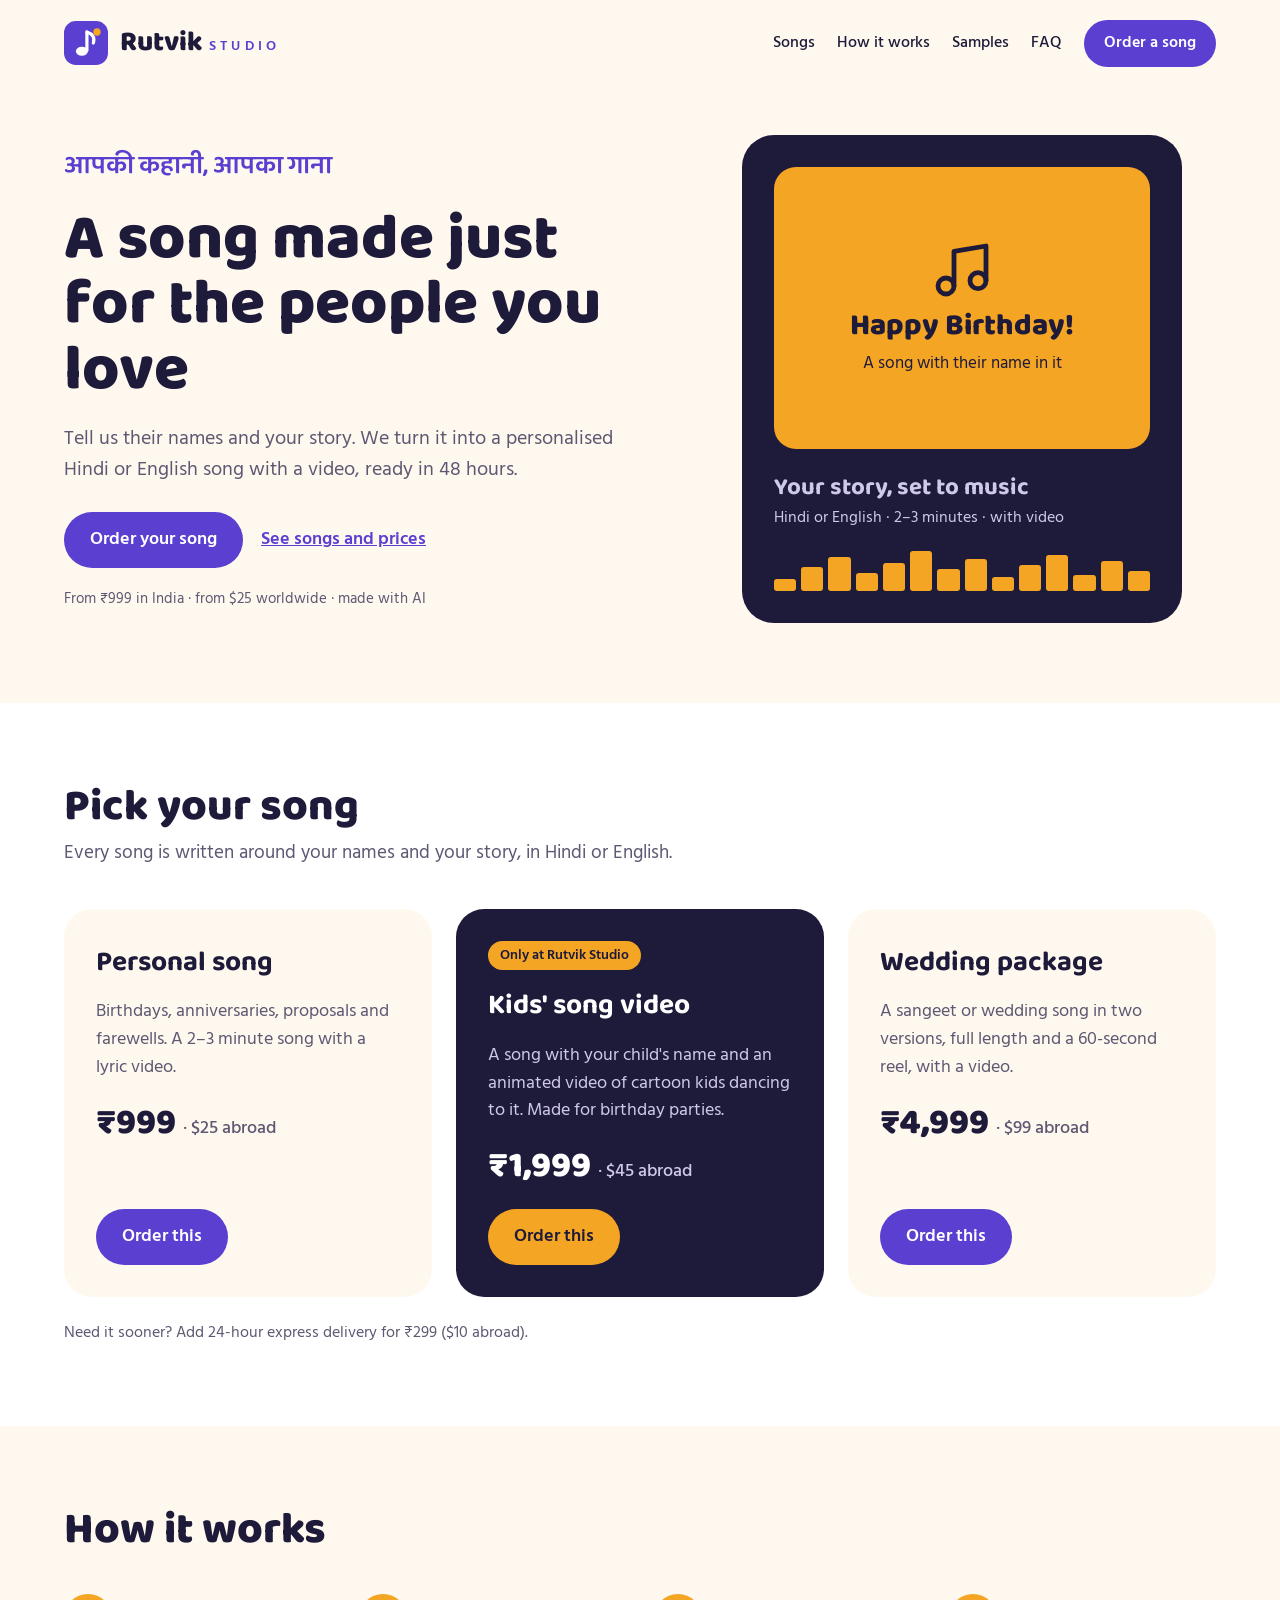
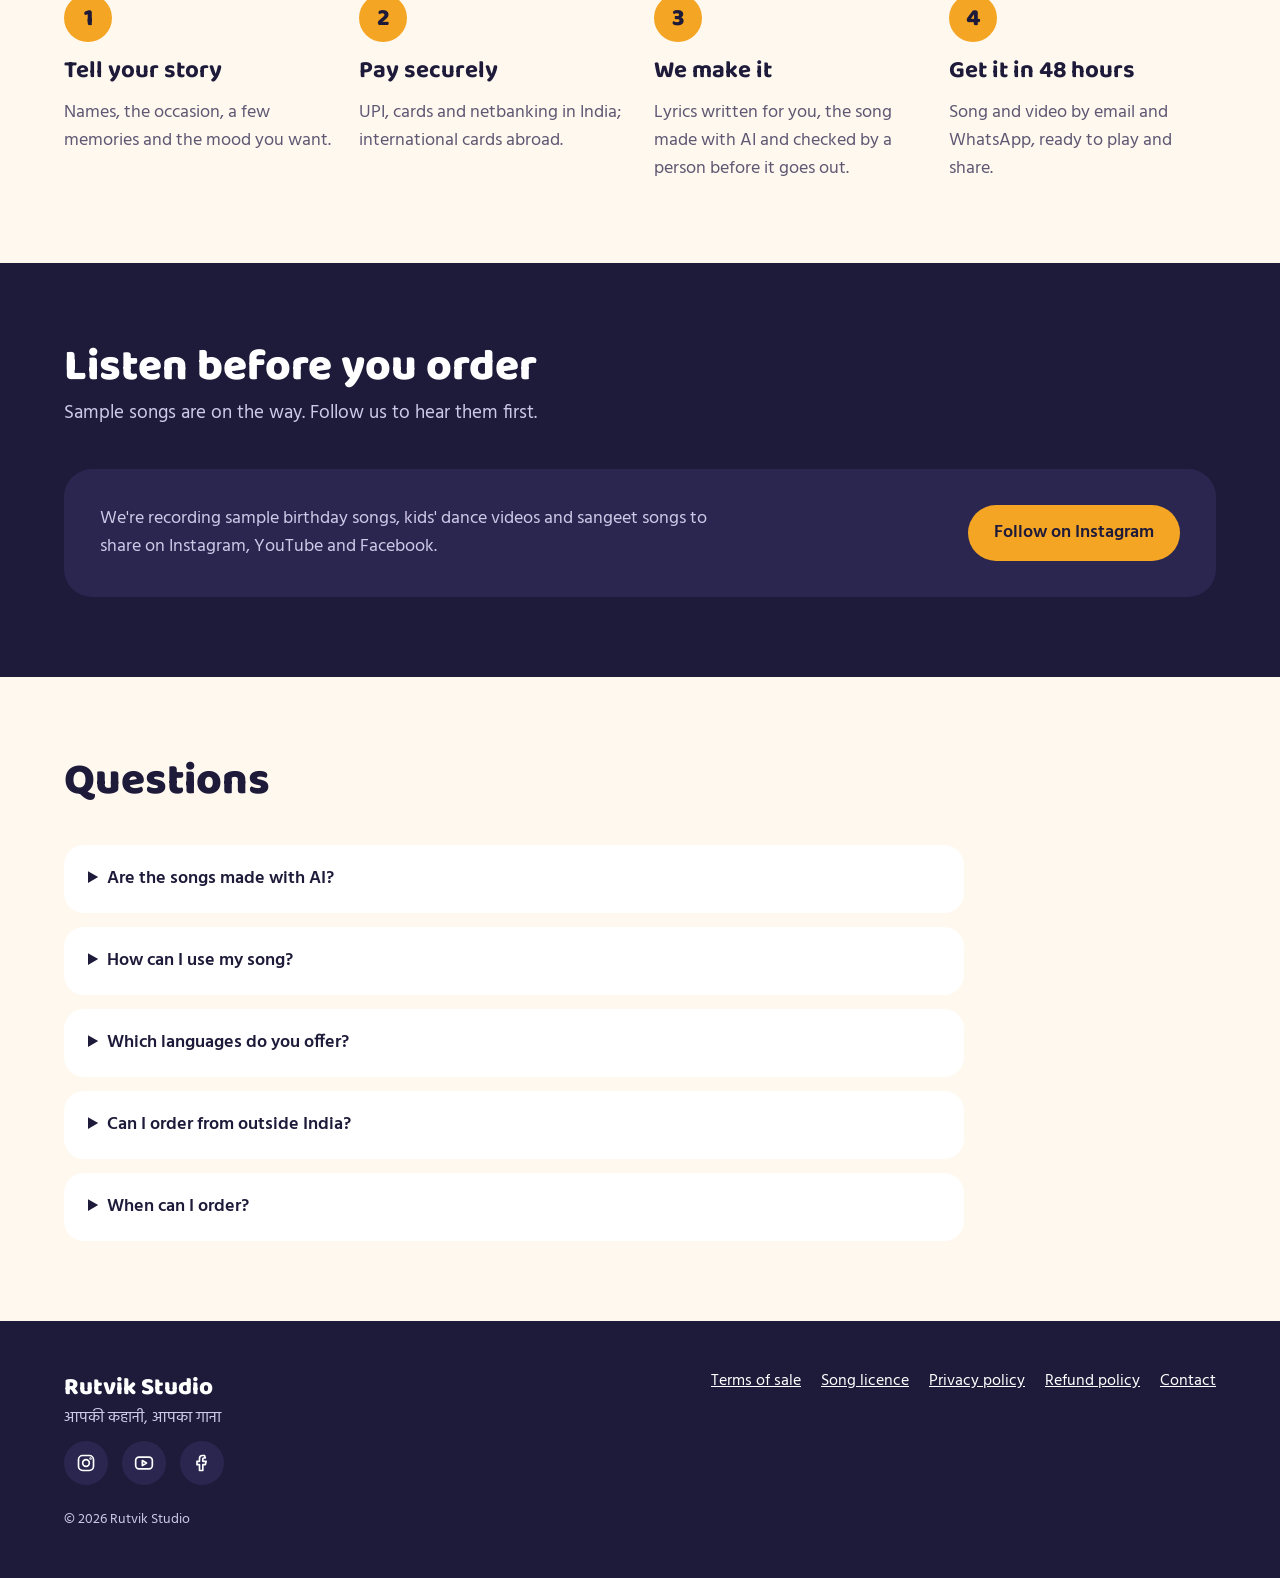
==== index.html @ 21a517a5 "files added" ====
<!doctype html>
<html lang="en">
<head>
<meta charset="utf-8">
<meta name="viewport" content="width=device-width, initial-scale=1">
<title>Rutvik Studio · Personalised songs in Hindi and English</title>
<meta name="description" content="Personalised Hindi and English songs and kids' music videos for birthdays, anniversaries and weddings, made with AI and checked by a person. From ₹999 in India, $25 worldwide.">
<meta property="og:title" content="Rutvik Studio · आपकी कहानी, आपका गाना">
<meta property="og:description" content="A song made just for the people you love, in Hindi or English, with a video.">
<meta property="og:type" content="website">
<meta property="og:url" content="https://rutvikstudio.com/">
<link rel="icon" href="logo.svg" type="image/svg+xml">
<link rel="preconnect" href="https://fonts.googleapis.com">
<link rel="preconnect" href="https://fonts.gstatic.com" crossorigin>
<link href="https://fonts.googleapis.com/css2?family=Baloo+2:wght@500;600;700;800&family=Hind:wght@400;500;600&display=swap" rel="stylesheet">
<link rel="stylesheet" href="styles.css">
</head>
<body>
<a class="skip" href="#main">Skip to content</a>

<header class="site-header">
<div class="wrap">
<a class="brand" href="./" aria-label="Rutvik Studio home">
<img src="logo.svg" width="44" height="44" alt="">
<span class="brand-name">Rutvik <small>STUDIO</small></span>
</a>
<nav class="nav" aria-label="Main">
<a href="#songs">Songs</a>
<a href="#how">How it works</a>
<a href="#samples">Samples</a>
<a href="#faq">FAQ</a>
<a class="btn btn-primary" href="order.html">Order a song</a>
</nav>
</div>
</header>

<main id="main">

<section class="hero">
<div class="wrap">
<div class="hero-text">
<p class="hero-tag" lang="hi">आपकी कहानी, आपका गाना</p>
<h1>A song made just for the people you love</h1>
<p class="lead">Tell us their names and your story. We turn it into a personalised Hindi or English song with a video, ready in 48 hours.</p>
<div class="hero-actions">
<a class="btn btn-primary" href="order.html">Order your song</a>
<a href="#songs" style="font-weight: 600">See songs and prices</a>
</div>
<p class="small-print">From ₹999 in India · from $25 worldwide · made with AI</p>
</div>
<div class="hero-art">
<div class="player">
<div class="cover">
<svg width="64" height="64" viewBox="0 0 24 24" fill="none" stroke="#1E1B3A" stroke-width="1.8" stroke-linecap="round" stroke-linejoin="round" aria-hidden="true"><path d="M9 18V5l12-2v13"></path><circle cx="6" cy="18" r="3"></circle><circle cx="18" cy="16" r="3"></circle></svg>
<p class="display">Happy Birthday!</p>
<p>A song with their name in it</p>
</div>
<div class="player-meta">
<p class="display">Your story, set to music</p>
<p>Hindi or English · 2–3 minutes · with video</p>
</div>
<div class="wave" aria-hidden="true">
<span style="height: 30%"></span><span style="height: 60%"></span><span style="height: 85%"></span><span style="height: 45%"></span><span style="height: 70%"></span><span style="height: 100%"></span><span style="height: 55%"></span><span style="height: 80%"></span><span style="height: 35%"></span><span style="height: 65%"></span><span style="height: 90%"></span><span style="height: 40%"></span><span style="height: 75%"></span><span style="height: 50%"></span>
</div>
</div>
</div>
</div>
</section>

<section id="songs" class="section bg-white">
<div class="wrap">
<div class="section-head">
<h2>Pick your song</h2>
<p>Every song is written around your names and your story, in Hindi or English.</p>
</div>
<div class="cards">
<article class="card">
<h3>Personal song</h3>
<p>Birthdays, anniversaries, proposals and farewells. A 2–3 minute song with a lyric video.</p>
<p class="price">₹999 <span>· $25 abroad</span></p>
<a class="btn btn-primary" href="order.html">Order this</a>
</article>
<article class="card card-dark">
<p class="badge">Only at Rutvik Studio</p>
<h3>Kids' song video</h3>
<p>A song with your child's name and an animated video of cartoon kids dancing to it. Made for birthday parties.</p>
<p class="price">₹1,999 <span>· $45 abroad</span></p>
<a class="btn btn-gold" href="order.html">Order this</a>
</article>
<article class="card">
<h3>Wedding package</h3>
<p>A sangeet or wedding song in two versions, full length and a 60-second reel, with a video.</p>
<p class="price">₹4,999 <span>· $99 abroad</span></p>
<a class="btn btn-primary" href="order.html">Order this</a>
</article>
</div>
<p class="note">Need it sooner? Add 24-hour express delivery for ₹299 ($10 abroad).</p>
</div>
</section>

<section id="how" class="section">
<div class="wrap">
<div class="section-head"><h2>How it works</h2></div>
<ol class="steps">
<li><span class="step-num">1</span><h3>Tell your story</h3><p>Names, the occasion, a few memories and the mood you want.</p></li>
<li><span class="step-num">2</span><h3>Pay securely</h3><p>UPI, cards and netbanking in India; international cards abroad.</p></li>
<li><span class="step-num">3</span><h3>We make it</h3><p>Lyrics written for you, the song made with AI and checked by a person before it goes out.</p></li>
<li><span class="step-num">4</span><h3>Get it in 48 hours</h3><p>Song and video by email and WhatsApp, ready to play and share.</p></li>
</ol>
</div>
</section>

<section id="samples" class="section bg-ink">
<div class="wrap">
<div class="section-head">
<h2>Listen before you order</h2>
<p>Sample songs are on the way. Follow us to hear them first.</p>
</div>
<div class="samples-box">
<p>We're recording sample birthday songs, kids' dance videos and sangeet songs to share on Instagram, YouTube and Facebook.</p>
<a class="btn btn-gold" href="https://www.instagram.com/rutvikstudiosongs/">Follow on Instagram</a>
</div>
</div>
</section>

<section id="faq" class="section">
<div class="wrap">
<div class="section-head"><h2>Questions</h2></div>
<div class="faq">
<details><summary>Are the songs made with AI?</summary><p>Yes. Lyrics are written around your story, the music and vocals are made with AI, and a person listens to every song before it is delivered.</p></details>
<details><summary>How can I use my song?</summary><p>Play it, gift it and post it on your own social media. It is licensed for personal use, so it can't be sold or used in ads.</p></details>
<details><summary>Which languages do you offer?</summary><p>Hindi and English.</p></details>
<details><summary>Can I order from outside India?</summary><p>Yes. Prices abroad are in US dollars, paid by international card.</p></details>
<details><summary>When can I order?</summary><p>Orders open soon. Follow us on Instagram to know the day we open.</p></details>
</div>
</div>
</section>

</main>

<footer class="site-footer">
<div class="wrap">
<div>
<p class="display">Rutvik Studio</p>
<p lang="hi">आपकी कहानी, आपका गाना</p>
<div class="socials">
<a href="https://www.instagram.com/rutvikstudiosongs/" aria-label="Instagram"><svg width="20" height="20" viewBox="0 0 24 24" fill="none" stroke="#fff" stroke-width="2" stroke-linecap="round" stroke-linejoin="round" aria-hidden="true"><rect x="3" y="3" width="18" height="18" rx="5"></rect><circle cx="12" cy="12" r="4"></circle><circle cx="17.5" cy="6.5" r="0.5"></circle></svg></a>
<a href="https://www.youtube.com/@rutvikstudiosongs" aria-label="YouTube"><svg width="20" height="20" viewBox="0 0 24 24" fill="none" stroke="#fff" stroke-width="2" stroke-linecap="round" stroke-linejoin="round" aria-hidden="true"><rect x="2" y="5" width="20" height="14" rx="4"></rect><path d="M10 9l5 3-5 3z"></path></svg></a>
<a href="https://www.facebook.com/rutvikstudiosongs" aria-label="Facebook"><svg width="20" height="20" viewBox="0 0 24 24" fill="none" stroke="#fff" stroke-width="2" stroke-linecap="round" stroke-linejoin="round" aria-hidden="true"><path d="M15 3h-2.5A3.5 3.5 0 0 0 9 6.5V10H6v4h3v7h4v-7h3l1-4h-4V7a1 1 0 0 1 1-1h2z"></path></svg></a>
</div>
</div>
<nav aria-label="Legal">
<a href="legal.html#terms">Terms of sale</a>
<a href="legal.html#licence">Song licence</a>
<a href="legal.html#privacy">Privacy policy</a>
<a href="legal.html#refunds">Refund policy</a>
<a href="legal.html#contact">Contact</a>
</nav>
<p style="width: 100%; font-size: 14px">© 2026 Rutvik Studio</p>
</div>
</footer>
</body>
</html>
---- styles.css ----
:root {
  --violet: #5B3FD1;
  --violet-dark: #3F2A9E;
  --marigold: #F5A524;
  --ink: #1E1B3A;
  --cream: #FFF8EF;
  --muted: #5E5873;
  --muted-on-dark: #CFC9E8;
  --card-dark: #2A2650;
  --line: #E8DCCB;
}
* { box-sizing: border-box; }
html { scroll-behavior: smooth; }
body {
  margin: 0;
  background: var(--cream);
  color: var(--ink);
  font-family: 'Hind', system-ui, sans-serif;
  font-size: 18px;
  line-height: 1.55;
}
a { color: var(--violet); }
a:hover { color: var(--violet-dark); }
h1, h2, h3, .display { font-family: 'Baloo 2', system-ui, sans-serif; margin: 0; }
p { margin: 0; }
img, svg { display: block; }
.wrap { max-width: 1200px; margin: 0 auto; padding: 0 24px; }
.skip { position: absolute; left: -999px; }
.skip:focus { left: 16px; top: 16px; background: #fff; padding: 8px 12px; z-index: 10; }

/* header */
.site-header .wrap { display: flex; flex-wrap: wrap; align-items: center; justify-content: space-between; gap: 16px; padding-top: 20px; padding-bottom: 20px; }
.brand { display: flex; align-items: center; gap: 12px; text-decoration: none; color: var(--ink); }
.brand-name { font-family: 'Baloo 2', sans-serif; font-size: 28px; font-weight: 800; line-height: 1; }
.brand-name small { font-family: 'Hind', sans-serif; font-size: 14px; font-weight: 600; letter-spacing: 0.3em; color: var(--violet); }
.nav { display: flex; flex-wrap: wrap; align-items: center; gap: 22px; font-size: 16px; font-weight: 500; }
.nav a { color: var(--ink); text-decoration: none; }
.nav a:hover { color: var(--violet); }

/* buttons */
.btn { display: inline-block; text-decoration: none; font-weight: 600; border-radius: 999px; padding: 14px 26px; border: 0; font: inherit; font-weight: 600; cursor: pointer; }
.btn-primary { background: var(--violet); color: #fff; }
.btn-primary:hover { background: var(--violet-dark); color: #fff; }
.btn-gold { background: var(--marigold); color: var(--ink); }
.btn-gold:hover { background: #E39410; color: var(--ink); }
.nav .btn { padding: 11px 20px; color: #fff; }

/* hero */
.hero .wrap { display: flex; flex-wrap: wrap; align-items: center; gap: 56px; padding-top: 48px; padding-bottom: 80px; }
.hero-text { flex: 1 1 460px; min-width: 0; display: flex; flex-direction: column; gap: 20px; }
.hero-tag { font-family: 'Baloo 2', sans-serif; font-size: 26px; font-weight: 600; color: var(--violet); }
.hero h1 { font-size: clamp(40px, 6vw, 64px); line-height: 1.03; font-weight: 800; }
.lead { font-size: 20px; color: var(--muted); max-width: 560px; }
.hero-actions { display: flex; flex-wrap: wrap; align-items: center; gap: 18px; margin-top: 6px; }
.small-print { font-size: 15px; color: var(--muted); }
.hero-art { flex: 1 1 380px; min-width: 0; display: flex; justify-content: center; }
.player { width: 100%; max-width: 440px; background: var(--ink); color: #fff; border-radius: 32px; padding: 32px; display: flex; flex-direction: column; gap: 20px; }
.cover { background: var(--marigold); color: var(--ink); border-radius: 22px; aspect-ratio: 4 / 3; display: flex; flex-direction: column; align-items: center; justify-content: center; gap: 8px; text-align: center; padding: 16px; }
.cover .display { font-size: 30px; font-weight: 800; line-height: 1.1; }
.cover p { font-size: 17px; }
.player-meta .display { font-size: 24px; font-weight: 700; }
.player-meta p { color: var(--muted-on-dark); font-size: 16px; }
.wave { display: flex; align-items: flex-end; gap: 5px; height: 40px; }
.wave span { flex: 1; background: var(--marigold); border-radius: 3px; }

/* sections */
section { scroll-margin-top: 16px; }
.section { padding: 80px 0; }
.section-head { display: flex; flex-direction: column; gap: 8px; max-width: 720px; margin-bottom: 40px; }
.section-head h2 { font-size: clamp(32px, 4vw, 44px); line-height: 1.1; font-weight: 800; }
.section-head p { color: var(--muted); font-size: 19px; }
.bg-white { background: #fff; }
.bg-ink { background: var(--ink); color: #fff; }
.bg-ink .section-head p { color: var(--muted-on-dark); }

.cards { display: flex; flex-wrap: wrap; gap: 24px; }
.card { flex: 1 1 300px; min-width: 0; background: var(--cream); border-radius: 28px; padding: 32px; display: flex; flex-direction: column; gap: 14px; }
.card h3 { font-size: 28px; font-weight: 700; }
.card p { color: var(--muted); }
.price { font-family: 'Baloo 2', sans-serif; font-size: 36px; font-weight: 800; color: var(--ink) !important; }
.price span { font-family: 'Hind', sans-serif; font-size: 18px; font-weight: 500; color: var(--muted); }
.card .btn { margin-top: auto; align-self: flex-start; }
.card-dark { background: var(--ink); color: #fff; }
.card-dark p { color: var(--muted-on-dark); }
.card-dark .price { color: #fff !important; }
.card-dark .price span { color: var(--muted-on-dark); }
.badge { align-self: flex-start; background: var(--marigold); color: var(--ink) !important; font-size: 14px; font-weight: 600; padding: 4px 12px; border-radius: 999px; }
.note { margin-top: 24px; color: var(--muted); font-size: 16px; }

.steps { margin: 0; padding: 0; list-style: none; display: grid; grid-template-columns: repeat(auto-fit, minmax(220px, 1fr)); gap: 28px; }
.steps li { display: flex; flex-direction: column; gap: 10px; }
.step-num { width: 48px; height: 48px; border-radius: 50%; background: var(--marigold); display: flex; align-items: center; justify-content: center; font-family: 'Baloo 2', sans-serif; font-size: 24px; font-weight: 800; }
.steps h3 { font-size: 24px; font-weight: 700; }
.steps p { color: var(--muted); }

.samples-box { background: var(--card-dark); border-radius: 28px; padding: 36px; display: flex; flex-wrap: wrap; align-items: center; justify-content: space-between; gap: 24px; }
.samples-box p { color: var(--muted-on-dark); max-width: 620px; }

.faq { max-width: 900px; display: flex; flex-direction: column; gap: 14px; }
.faq details { background: #fff; border-radius: 20px; padding: 20px 24px; }
.faq summary { font-weight: 600; cursor: pointer; }
.faq details p { margin-top: 12px; color: var(--muted); }

/* order page */
.order .wrap { display: flex; flex-wrap: wrap; align-items: flex-start; gap: 40px; padding-top: 24px; padding-bottom: 80px; }
.order-form { flex: 999 1 560px; min-width: 0; display: flex; flex-direction: column; gap: 24px; }
.order-form h1 { font-size: clamp(36px, 5vw, 48px); line-height: 1.05; font-weight: 800; }
.soon { background: var(--marigold); border-radius: 20px; padding: 20px 24px; display: flex; flex-direction: column; gap: 6px; }
.soon strong { font-size: 19px; }
fieldset { border: 0; margin: 0; padding: 28px; background: #fff; border-radius: 24px; display: flex; flex-direction: column; gap: 18px; }
legend { font-family: 'Baloo 2', sans-serif; font-size: 24px; font-weight: 700; padding: 0; float: left; width: 100%; }
.grid-fields { display: grid; grid-template-columns: repeat(auto-fit, minmax(220px, 1fr)); gap: 16px; }
.field { display: flex; flex-direction: column; gap: 6px; font-weight: 600; }
.field input, .field select, .field textarea { font: inherit; font-weight: 400; padding: 12px 14px; border: 1px solid #CFC4B4; border-radius: 12px; background: #fff; color: var(--ink); }
.choice-row { display: flex; flex-wrap: wrap; gap: 12px; }
.choice { flex: 1 1 200px; display: flex; gap: 10px; align-items: flex-start; border: 2px solid var(--line); border-radius: 16px; padding: 14px 16px; }
.choice span span { color: var(--muted); }
.check { display: flex; gap: 10px; align-items: flex-start; }
.check input { margin-top: 6px; }
fieldset:disabled { opacity: 0.7; }
.summary { flex: 1 1 320px; min-width: 0; background: var(--ink); color: #fff; border-radius: 28px; padding: 32px; display: flex; flex-direction: column; gap: 16px; }
.summary h2 { font-size: 28px; font-weight: 700; }
.summary .row { display: flex; justify-content: space-between; gap: 12px; }
.summary .muted { color: var(--muted-on-dark); }
.summary hr { border: 0; height: 1px; background: #3B3663; margin: 0; width: 100%; }
.summary .total { font-family: 'Baloo 2', sans-serif; font-size: 28px; font-weight: 800; }
.summary .btn[aria-disabled="true"] { opacity: 0.85; cursor: not-allowed; }

/* legal */
.legal .wrap { max-width: 860px; padding-top: 24px; padding-bottom: 80px; display: flex; flex-direction: column; gap: 32px; }
.legal h1 { font-size: clamp(36px, 5vw, 48px); font-weight: 800; }
.legal section { background: #fff; border-radius: 24px; padding: 28px; display: flex; flex-direction: column; gap: 10px; }
.legal h2 { font-size: 26px; font-weight: 700; }
.legal p, .legal li { color: var(--muted); }

/* footer */
.site-footer { background: var(--ink); color: var(--muted-on-dark); }
.site-footer .wrap { display: flex; flex-wrap: wrap; justify-content: space-between; gap: 24px; padding-top: 48px; padding-bottom: 48px; font-size: 16px; }
.site-footer .display { font-size: 24px; font-weight: 800; color: #fff; }
.site-footer nav { display: flex; flex-wrap: wrap; gap: 20px; align-items: flex-start; }
.site-footer a { color: #fff; }
.socials { display: flex; gap: 14px; margin-top: 10px; }
.socials a { display: inline-flex; width: 44px; height: 44px; border-radius: 50%; background: var(--card-dark); align-items: center; justify-content: center; }

@media (max-width: 640px) {
  .nav { gap: 14px; }
  .section { padding: 56px 0; }
  .hero .wrap { padding-top: 24px; padding-bottom: 56px; gap: 36px; }
}
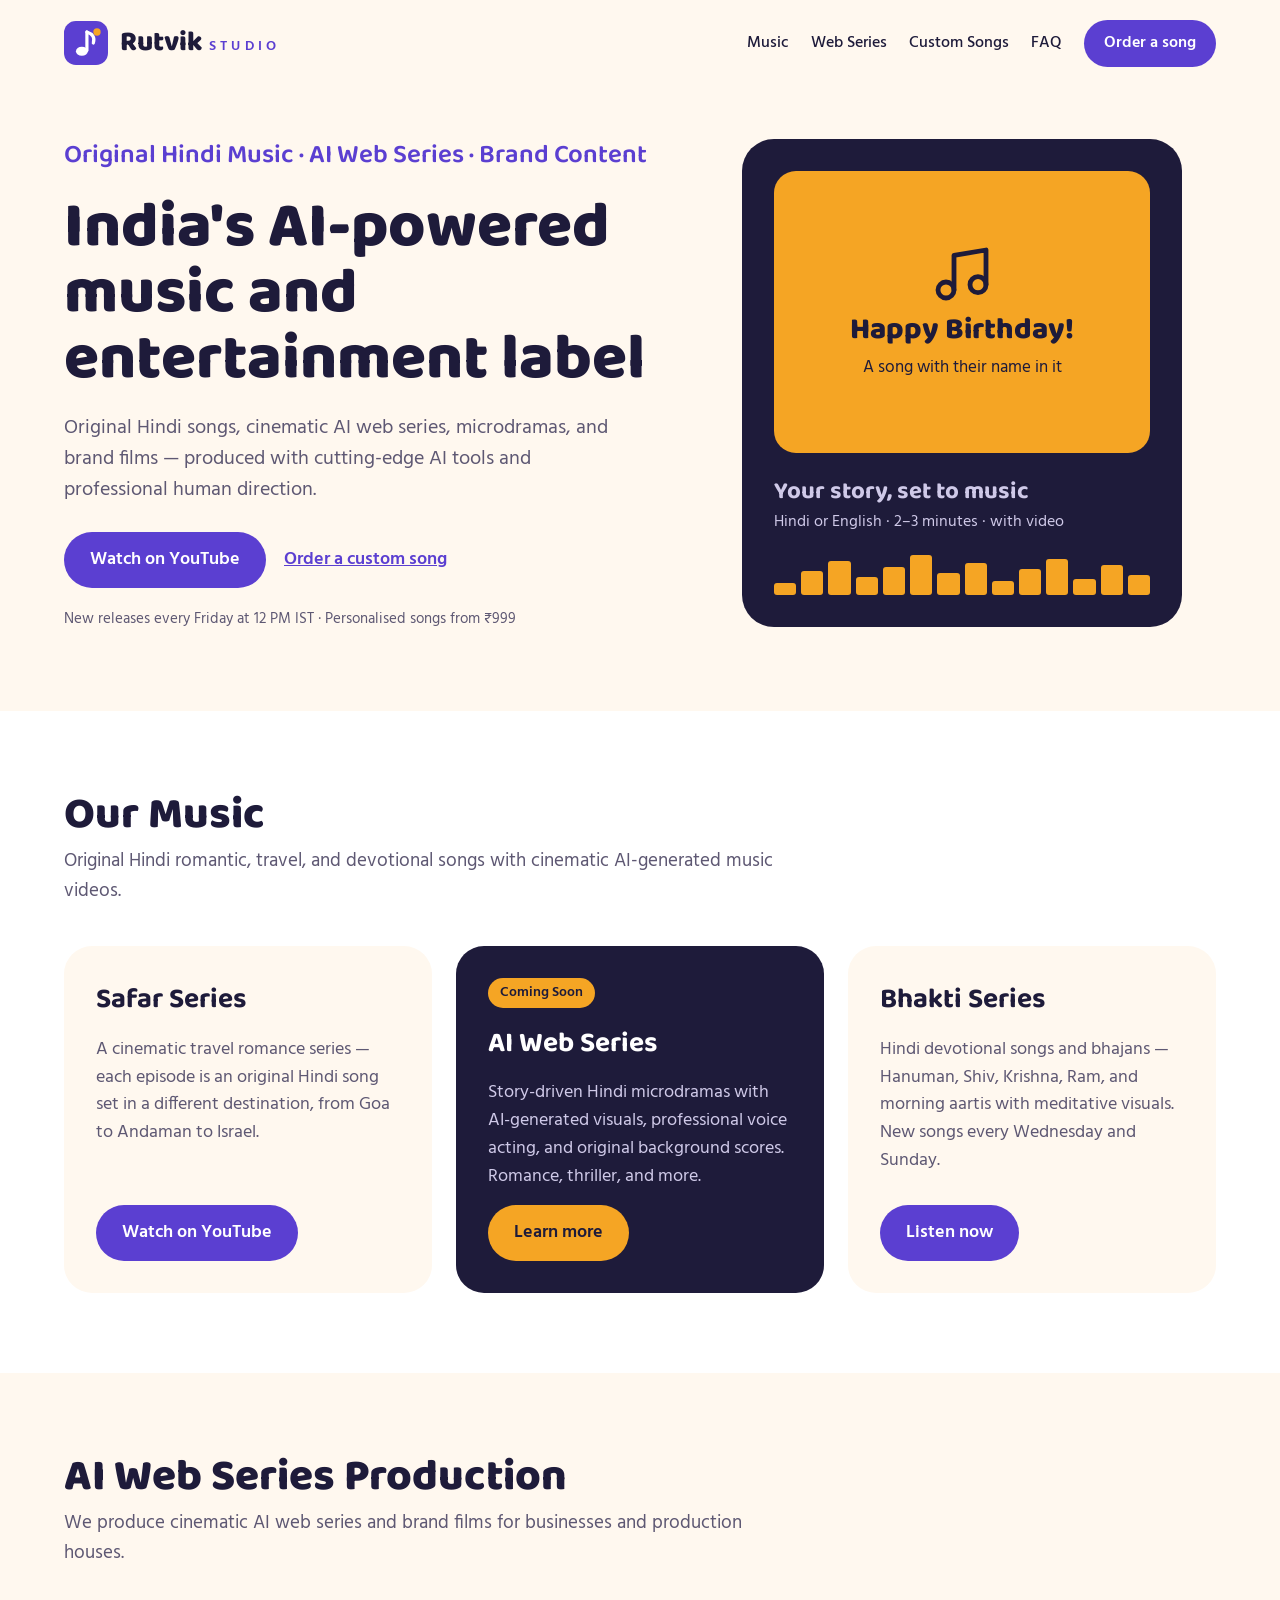
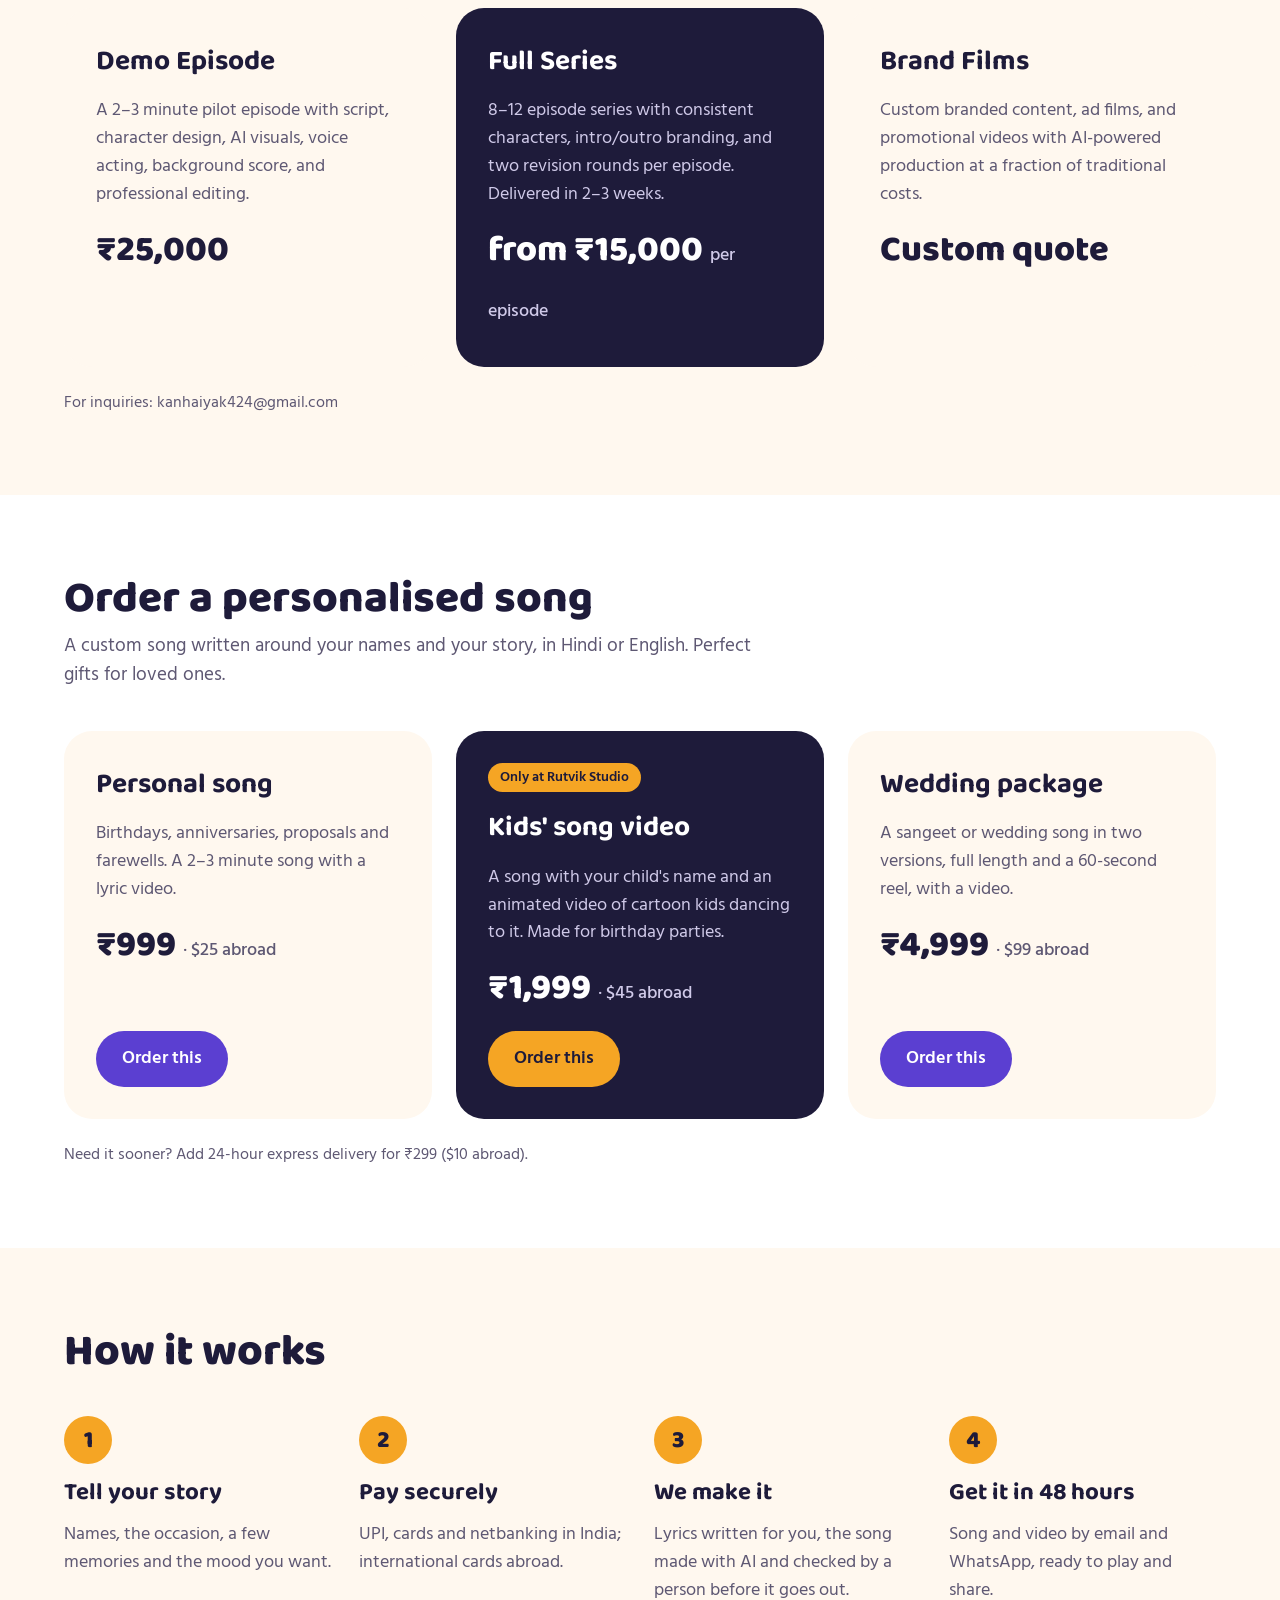
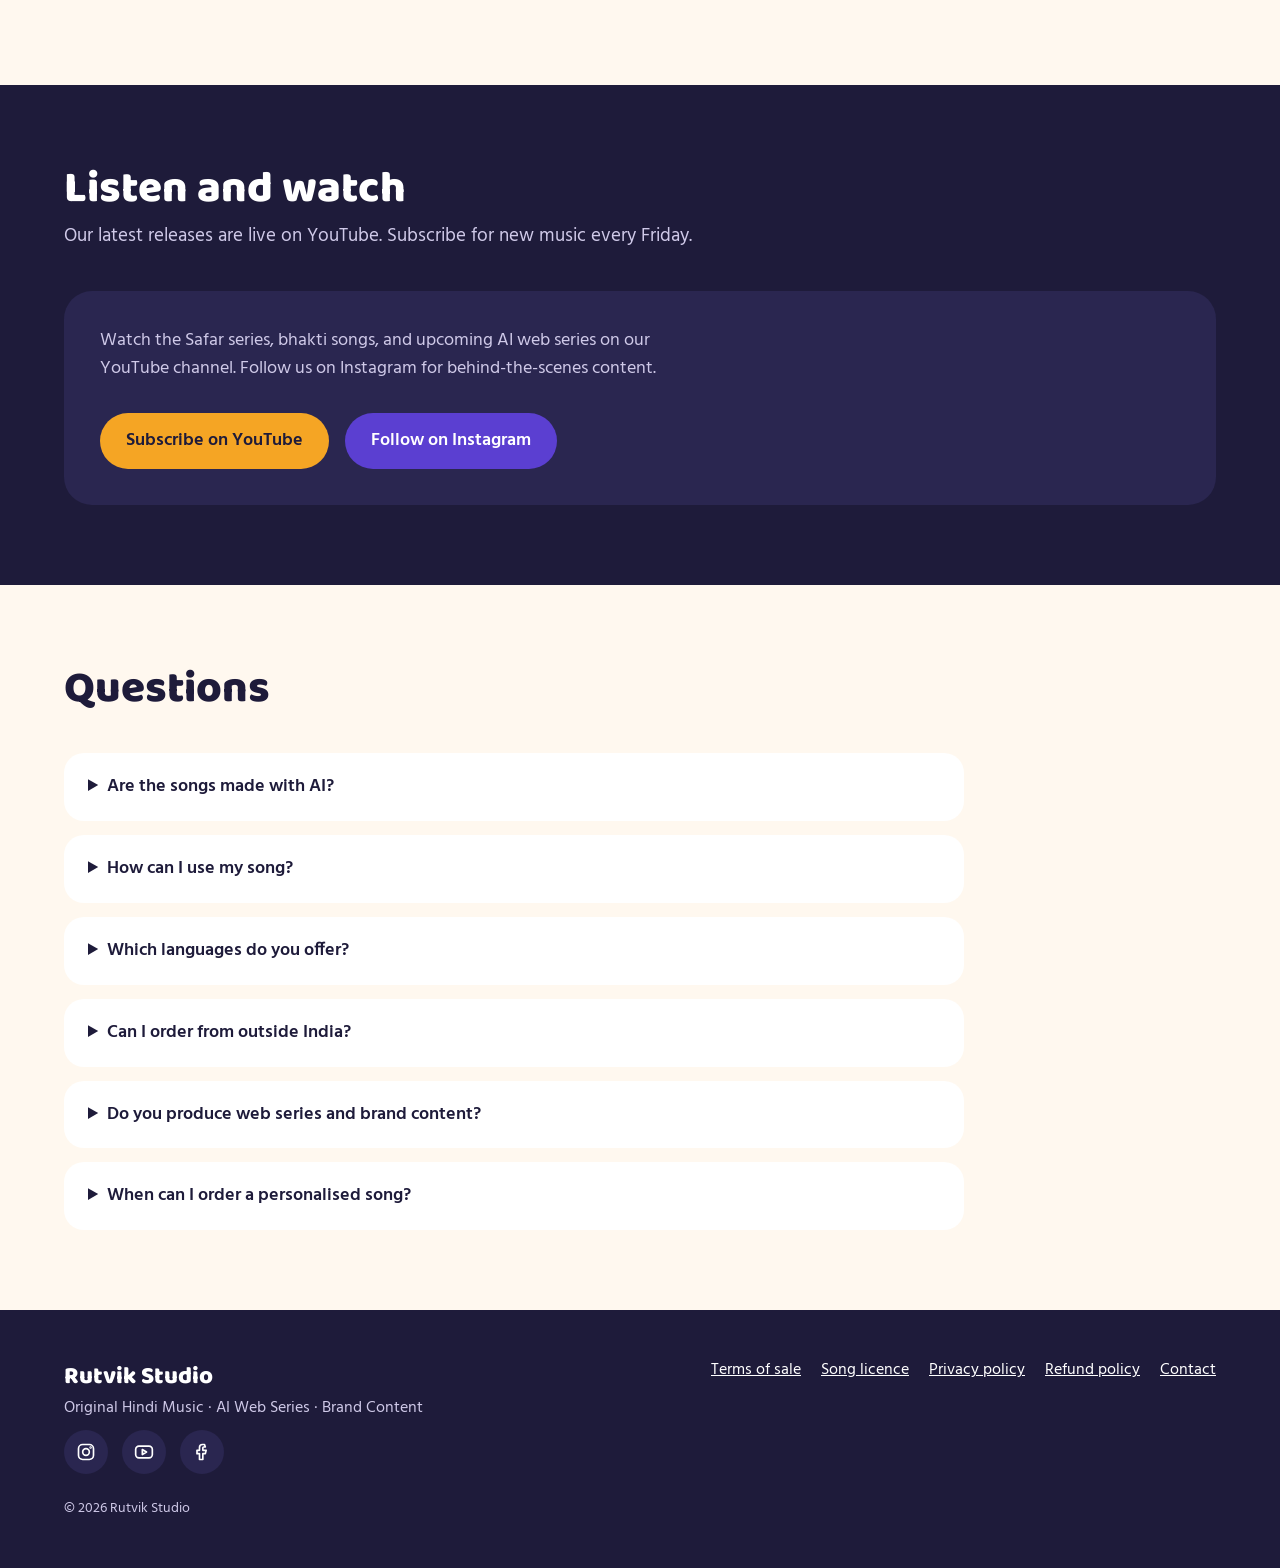
==== commit 89f9cb3f: "Update index.html" ====
--- a/index.html
+++ b/index.html
@@ -3,12 +3,12 @@
 <head>
 <meta charset="utf-8">
 <meta name="viewport" content="width=device-width, initial-scale=1">
-<title>Rutvik Studio · Personalised songs in Hindi and English</title>
-<meta name="description" content="Personalised Hindi and English songs and kids' music videos for birthdays, anniversaries and weddings, made with AI and checked by a person. From ₹999 in India, $25 worldwide.">
-<meta property="og:title" content="Rutvik Studio · आपकी कहानी, आपका गाना">
-<meta property="og:description" content="A song made just for the people you love, in Hindi or English, with a video.">
+<title>Rutvik Studio · Original Hindi Music | AI Web Series | Brand Content</title>
+<meta name="description" content="Rutvik Studio — India's AI-powered music and entertainment label. Original Hindi songs, cinematic AI web series, microdramas, brand films, and personalised songs. From ₹999.">
+<meta property="og:title" content="Rutvik Studio · Original Hindi Music | AI Web Series | Brand Content">
+<meta property="og:description" content="Original Hindi music, cinematic AI web series, and personalised songs made with AI.">
 <meta property="og:type" content="website">
-<meta property="og:url" content="https://rutvikstudio.com/">
+<meta property="og:url" content="https://www.rutvikstudio.com/">
 <link rel="icon" href="logo.svg" type="image/svg+xml">
 <link rel="preconnect" href="https://fonts.googleapis.com">
 <link rel="preconnect" href="https://fonts.gstatic.com" crossorigin>
@@ -25,9 +25,9 @@
 <span class="brand-name">Rutvik <small>STUDIO</small></span>
 </a>
 <nav class="nav" aria-label="Main">
-<a href="#songs">Songs</a>
-<a href="#how">How it works</a>
-<a href="#samples">Samples</a>
+<a href="#music">Music</a>
+<a href="#webseries">Web Series</a>
+<a href="#songs">Custom Songs</a>
 <a href="#faq">FAQ</a>
 <a class="btn btn-primary" href="order.html">Order a song</a>
 </nav>
@@ -39,14 +39,14 @@
 <section class="hero">
 <div class="wrap">
 <div class="hero-text">
-<p class="hero-tag" lang="hi">आपकी कहानी, आपका गाना</p>
-<h1>A song made just for the people you love</h1>
-<p class="lead">Tell us their names and your story. We turn it into a personalised Hindi or English song with a video, ready in 48 hours.</p>
+<p class="hero-tag" lang="hi">Original Hindi Music · AI Web Series · Brand Content</p>
+<h1>India's AI-powered music and entertainment label</h1>
+<p class="lead">Original Hindi songs, cinematic AI web series, microdramas, and brand films — produced with cutting-edge AI tools and professional human direction.</p>
 <div class="hero-actions">
-<a class="btn btn-primary" href="order.html">Order your song</a>
-<a href="#songs" style="font-weight: 600">See songs and prices</a>
-</div>
-<p class="small-print">From ₹999 in India · from $25 worldwide · made with AI</p>
+<a class="btn btn-primary" href="https://www.youtube.com/@rutvikstudiosongs">Watch on YouTube</a>
+<a href="#songs" style="font-weight: 600">Order a custom song</a>
+</div>
+<p class="small-print">New releases every Friday at 12 PM IST · Personalised songs from ₹999</p>
 </div>
 <div class="hero-art">
 <div class="player">
@@ -67,11 +67,65 @@
 </div>
 </section>
 
+<section id="music" class="section bg-white">
+<div class="wrap">
+<div class="section-head">
+<h2>Our Music</h2>
+<p>Original Hindi romantic, travel, and devotional songs with cinematic AI-generated music videos.</p>
+</div>
+<div class="cards">
+<article class="card">
+<h3>Safar Series</h3>
+<p>A cinematic travel romance series — each episode is an original Hindi song set in a different destination, from Goa to Andaman to Israel.</p>
+<a class="btn btn-primary" href="https://www.youtube.com/@rutvikstudiosongs">Watch on YouTube</a>
+</article>
+<article class="card card-dark">
+<p class="badge">Coming Soon</p>
+<h3>AI Web Series</h3>
+<p>Story-driven Hindi microdramas with AI-generated visuals, professional voice acting, and original background scores. Romance, thriller, and more.</p>
+<a class="btn btn-gold" href="#webseries">Learn more</a>
+</article>
+<article class="card">
+<h3>Bhakti Series</h3>
+<p>Hindi devotional songs and bhajans — Hanuman, Shiv, Krishna, Ram, and morning aartis with meditative visuals. New songs every Wednesday and Sunday.</p>
+<a class="btn btn-primary" href="https://www.youtube.com/@rutvikstudiosongs">Listen now</a>
+</article>
+</div>
+</div>
+</section>
+
+<section id="webseries" class="section">
+<div class="wrap">
+<div class="section-head">
+<h2>AI Web Series Production</h2>
+<p>We produce cinematic AI web series and brand films for businesses and production houses.</p>
+</div>
+<div class="cards">
+<article class="card">
+<h3>Demo Episode</h3>
+<p>A 2–3 minute pilot episode with script, character design, AI visuals, voice acting, background score, and professional editing.</p>
+<p class="price">₹25,000</p>
+</article>
+<article class="card card-dark">
+<h3>Full Series</h3>
+<p>8–12 episode series with consistent characters, intro/outro branding, and two revision rounds per episode. Delivered in 2–3 weeks.</p>
+<p class="price">from ₹15,000 <span>per episode</span></p>
+</article>
+<article class="card">
+<h3>Brand Films</h3>
+<p>Custom branded content, ad films, and promotional videos with AI-powered production at a fraction of traditional costs.</p>
+<p class="price">Custom quote</p>
+</article>
+</div>
+<p class="note">For inquiries: kanhaiyak424@gmail.com</p>
+</div>
+</section>
+
 <section id="songs" class="section bg-white">
 <div class="wrap">
 <div class="section-head">
-<h2>Pick your song</h2>
-<p>Every song is written around your names and your story, in Hindi or English.</p>
+<h2>Order a personalised song</h2>
+<p>A custom song written around your names and your story, in Hindi or English. Perfect gifts for loved ones.</p>
 </div>
 <div class="cards">
 <article class="card">
@@ -113,12 +167,15 @@
 <section id="samples" class="section bg-ink">
 <div class="wrap">
 <div class="section-head">
-<h2>Listen before you order</h2>
-<p>Sample songs are on the way. Follow us to hear them first.</p>
+<h2>Listen and watch</h2>
+<p>Our latest releases are live on YouTube. Subscribe for new music every Friday.</p>
 </div>
 <div class="samples-box">
-<p>We're recording sample birthday songs, kids' dance videos and sangeet songs to share on Instagram, YouTube and Facebook.</p>
-<a class="btn btn-gold" href="https://www.instagram.com/rutvikstudiosongs/">Follow on Instagram</a>
+<p>Watch the Safar series, bhakti songs, and upcoming AI web series on our YouTube channel. Follow us on Instagram for behind-the-scenes content.</p>
+<div class="hero-actions" style="justify-content: center; gap: 16px; flex-wrap: wrap;">
+<a class="btn btn-gold" href="https://www.youtube.com/@rutvikstudiosongs">Subscribe on YouTube</a>
+<a class="btn btn-primary" href="https://www.instagram.com/rutvikstudiosongs/">Follow on Instagram</a>
+</div>
 </div>
 </div>
 </section>
@@ -131,7 +188,8 @@
 <details><summary>How can I use my song?</summary><p>Play it, gift it and post it on your own social media. It is licensed for personal use, so it can't be sold or used in ads.</p></details>
 <details><summary>Which languages do you offer?</summary><p>Hindi and English.</p></details>
 <details><summary>Can I order from outside India?</summary><p>Yes. Prices abroad are in US dollars, paid by international card.</p></details>
-<details><summary>When can I order?</summary><p>Orders open soon. Follow us on Instagram to know the day we open.</p></details>
+<details><summary>Do you produce web series and brand content?</summary><p>Yes. We produce AI-powered web series, microdramas, and brand films. Contact us at kanhaiyak424@gmail.com for a quote.</p></details>
+<details><summary>When can I order a personalised song?</summary><p>Orders are open. Fill the form on the order page and we'll get started within 24 hours.</p></details>
 </div>
 </div>
 </section>
@@ -142,7 +200,7 @@
 <div class="wrap">
 <div>
 <p class="display">Rutvik Studio</p>
-<p lang="hi">आपकी कहानी, आपका गाना</p>
+<p lang="hi">Original Hindi Music · AI Web Series · Brand Content</p>
 <div class="socials">
 <a href="https://www.instagram.com/rutvikstudiosongs/" aria-label="Instagram"><svg width="20" height="20" viewBox="0 0 24 24" fill="none" stroke="#fff" stroke-width="2" stroke-linecap="round" stroke-linejoin="round" aria-hidden="true"><rect x="3" y="3" width="18" height="18" rx="5"></rect><circle cx="12" cy="12" r="4"></circle><circle cx="17.5" cy="6.5" r="0.5"></circle></svg></a>
 <a href="https://www.youtube.com/@rutvikstudiosongs" aria-label="YouTube"><svg width="20" height="20" viewBox="0 0 24 24" fill="none" stroke="#fff" stroke-width="2" stroke-linecap="round" stroke-linejoin="round" aria-hidden="true"><rect x="2" y="5" width="20" height="14" rx="4"></rect><path d="M10 9l5 3-5 3z"></path></svg></a>
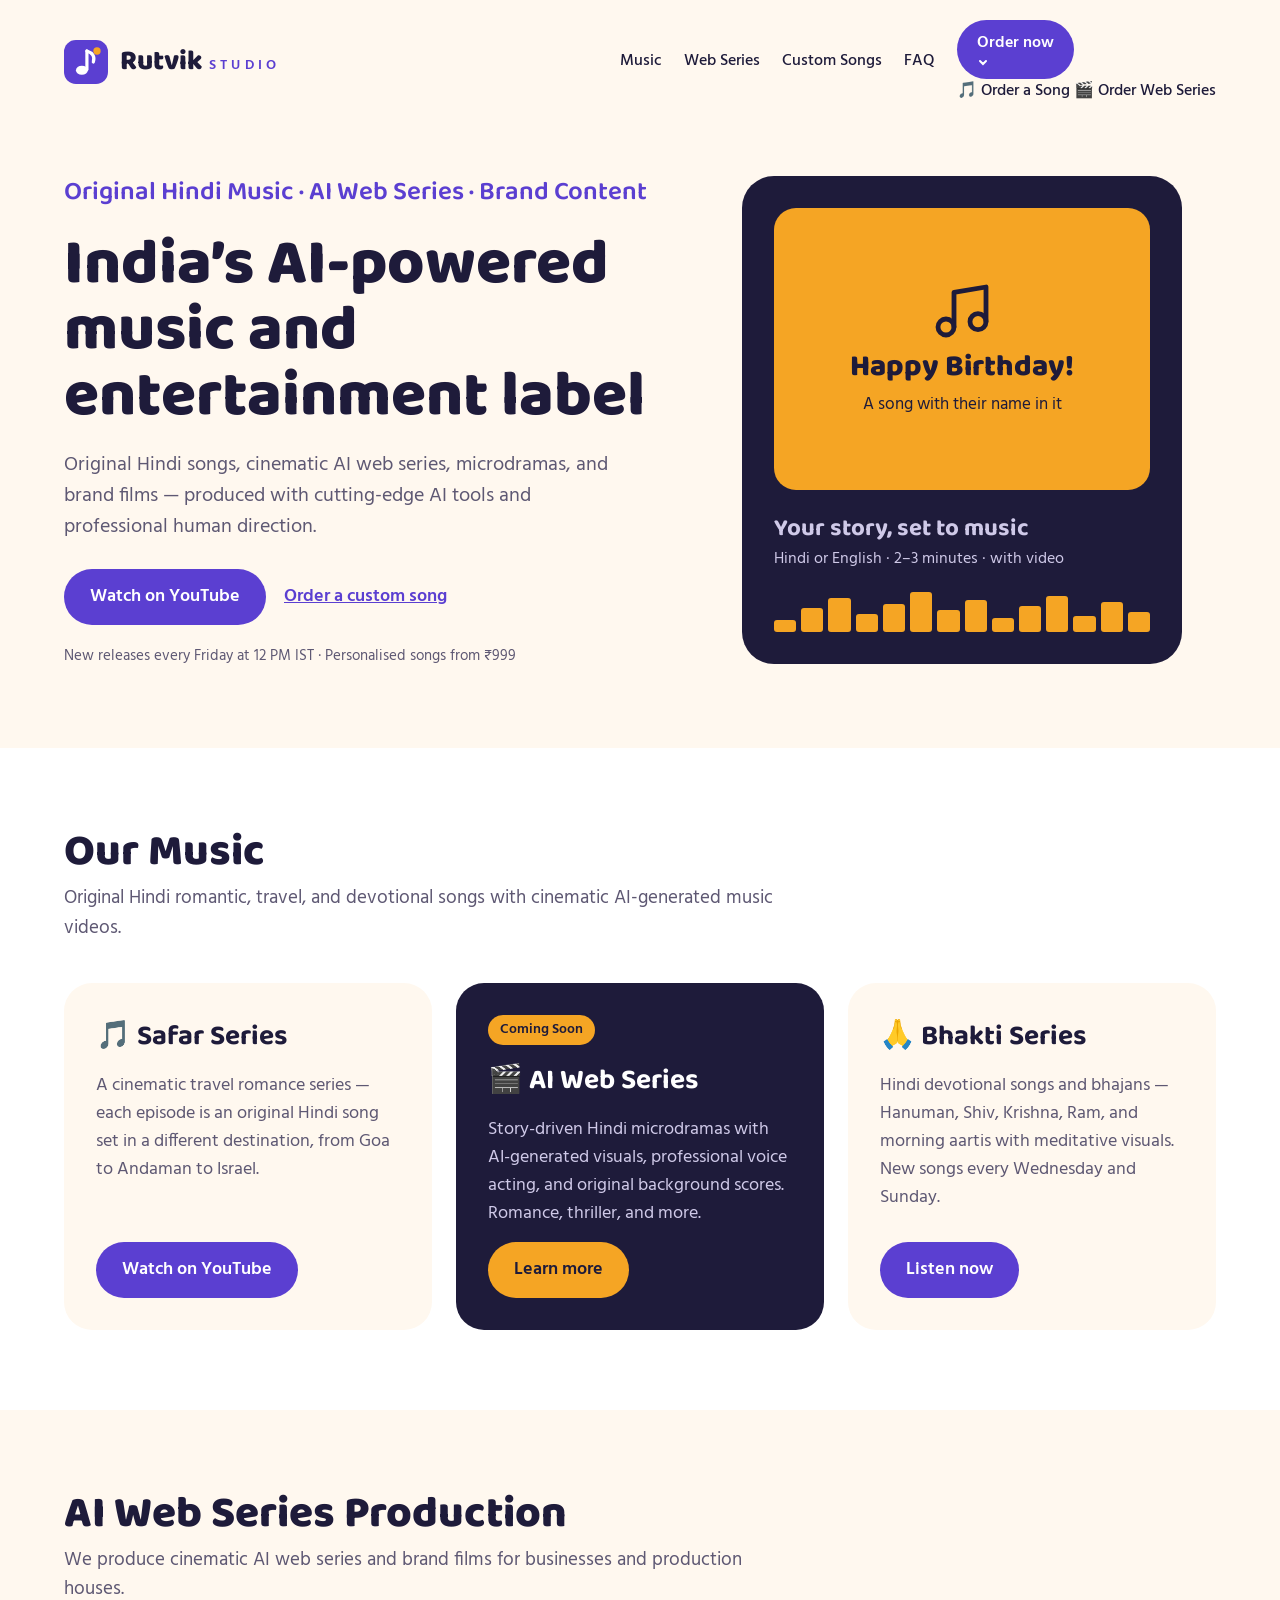
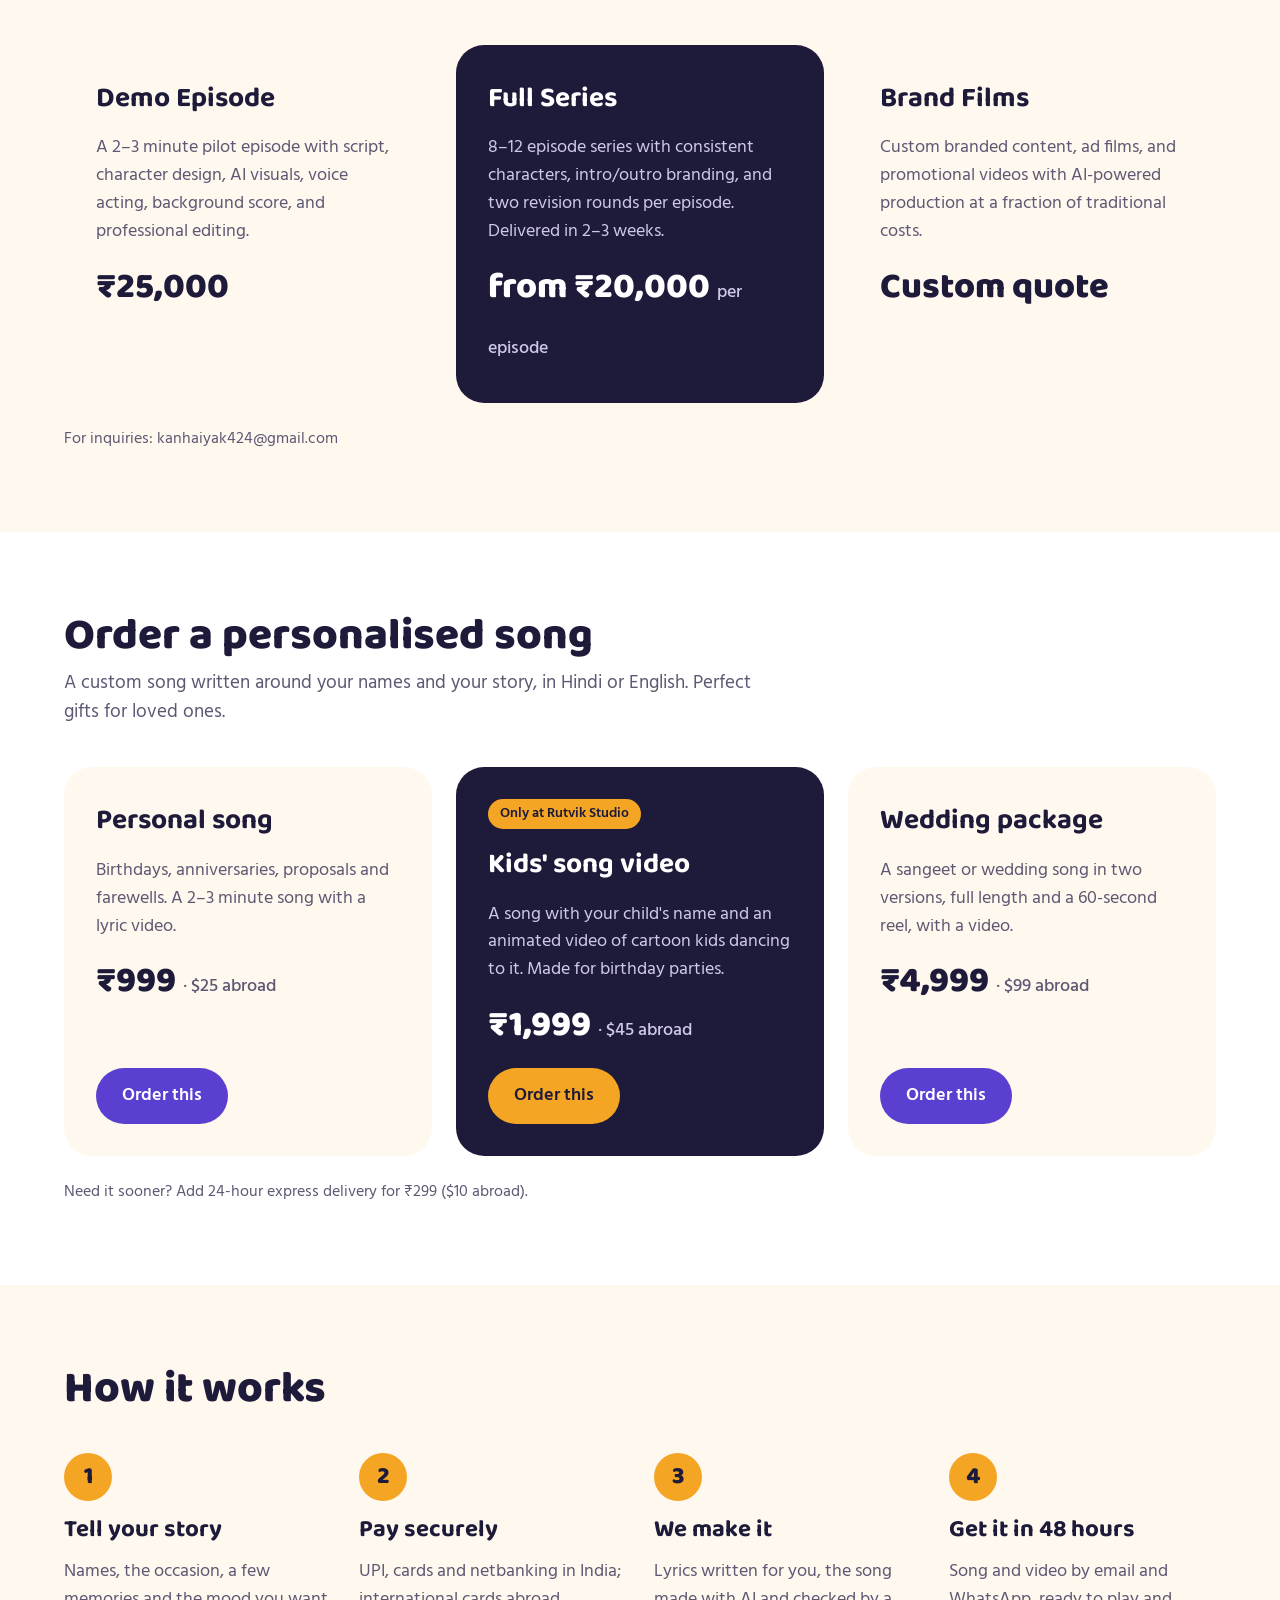
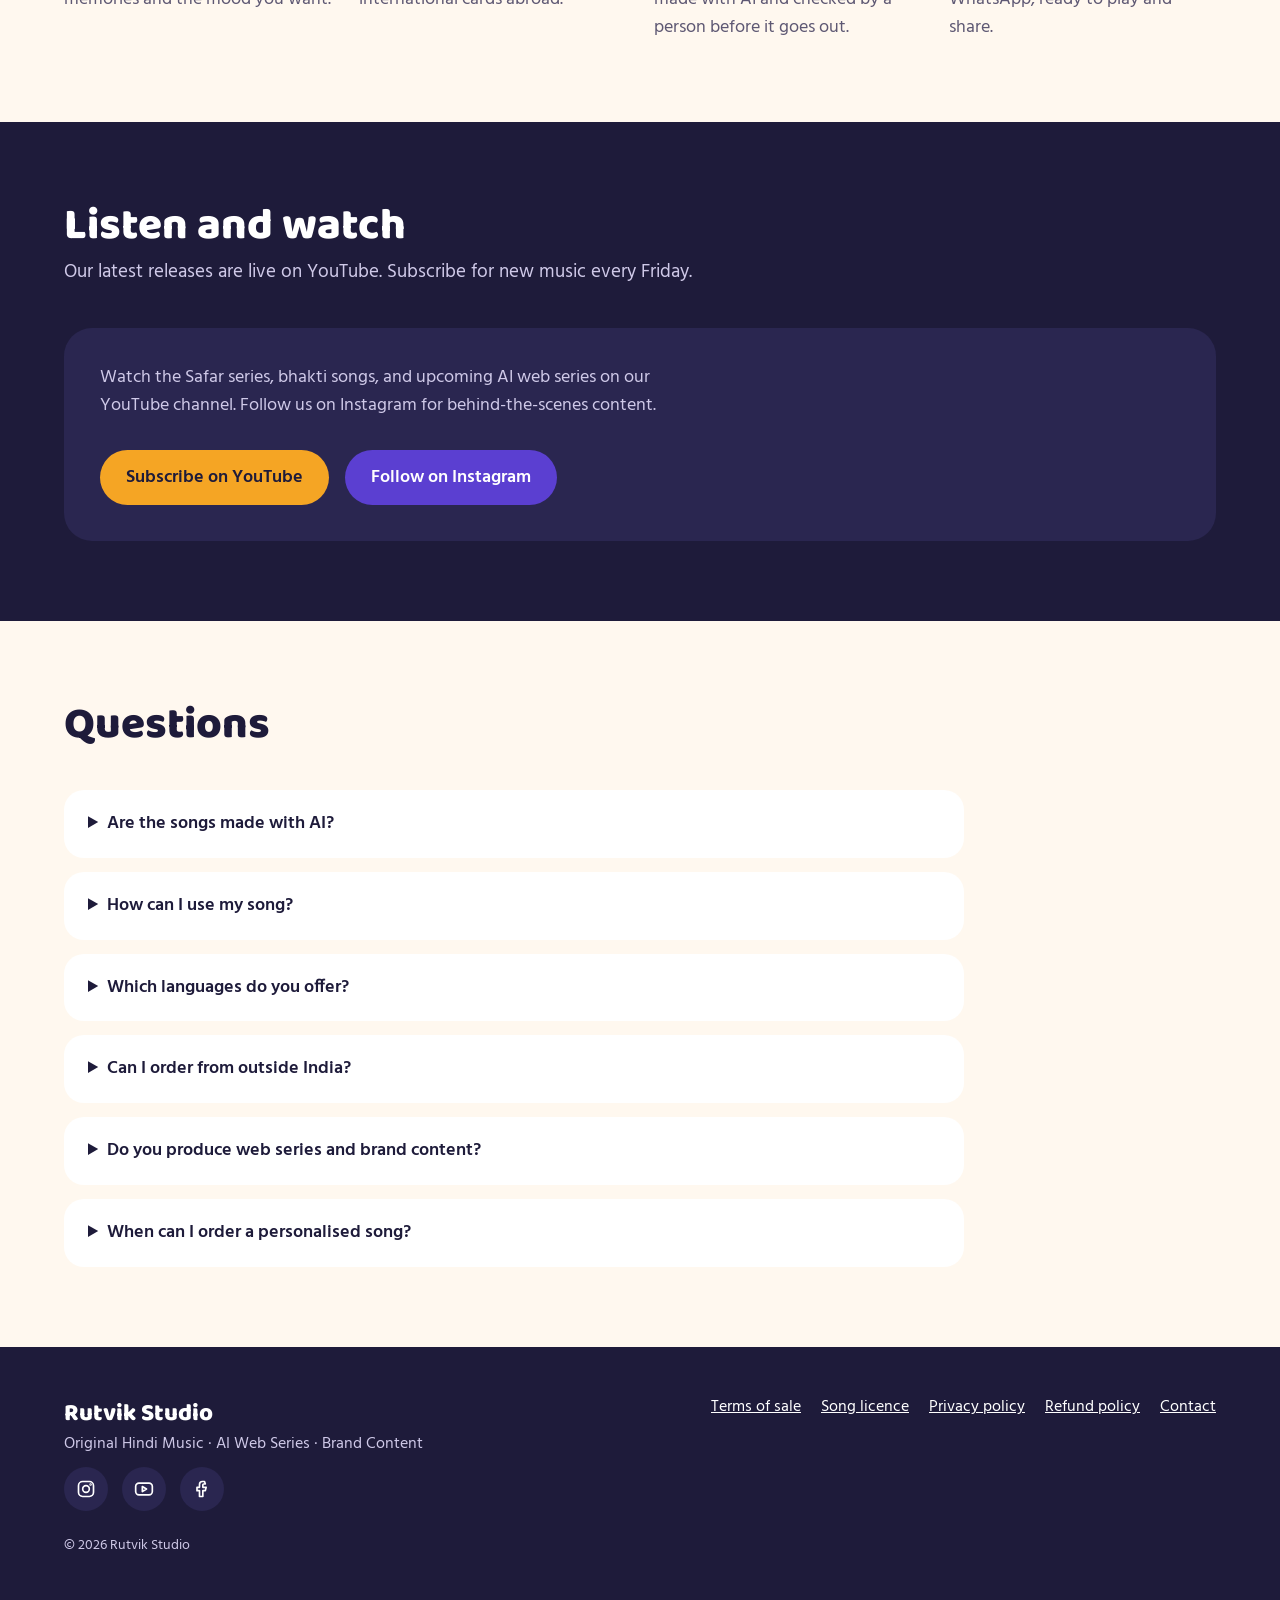
==== commit ef1d9fd0: "Update index.html" ====
--- a/index.html
+++ b/index.html
@@ -4,7 +4,7 @@
 <meta charset="utf-8">
 <meta name="viewport" content="width=device-width, initial-scale=1">
 <title>Rutvik Studio · Original Hindi Music | AI Web Series | Brand Content</title>
-<meta name="description" content="Rutvik Studio — India's AI-powered music and entertainment label. Original Hindi songs, cinematic AI web series, microdramas, brand films, and personalised songs. From ₹999.">
+<meta name="description" content="Rutvik Studio — India’s AI-powered music and entertainment label. Original Hindi songs, cinematic AI web series, microdramas, brand films, and personalised songs. From ₹999.">
 <meta property="og:title" content="Rutvik Studio · Original Hindi Music | AI Web Series | Brand Content">
 <meta property="og:description" content="Original Hindi music, cinematic AI web series, and personalised songs made with AI.">
 <meta property="og:type" content="website">
@@ -29,7 +29,13 @@
 <a href="#webseries">Web Series</a>
 <a href="#songs">Custom Songs</a>
 <a href="#faq">FAQ</a>
-<a class="btn btn-primary" href="order.html">Order a song</a>
+<div class="nav-dropdown">
+<button class="btn btn-primary nav-dropdown-toggle" aria-expanded="false" aria-haspopup="true">Order now <svg width="12" height="12" viewBox="0 0 12 12" fill="none" stroke="currentColor" stroke-width="2" stroke-linecap="round" aria-hidden="true"><path d="M3 5l3 3 3-3"/></svg></button>
+<div class="nav-dropdown-menu">
+<a href="order.html">🎵 Order a Song</a>
+<a href="#webseries">🎬 Order Web Series</a>
+</div>
+</div>
 </nav>
 </div>
 </header>
@@ -40,7 +46,7 @@
 <div class="wrap">
 <div class="hero-text">
 <p class="hero-tag" lang="hi">Original Hindi Music · AI Web Series · Brand Content</p>
-<h1>India's AI-powered music and entertainment label</h1>
+<h1>India’s AI-powered music and entertainment label</h1>
 <p class="lead">Original Hindi songs, cinematic AI web series, microdramas, and brand films — produced with cutting-edge AI tools and professional human direction.</p>
 <div class="hero-actions">
 <a class="btn btn-primary" href="https://www.youtube.com/@rutvikstudiosongs">Watch on YouTube</a>
@@ -75,18 +81,18 @@
 </div>
 <div class="cards">
 <article class="card">
-<h3>Safar Series</h3>
+<h3>🎵 Safar Series</h3>
 <p>A cinematic travel romance series — each episode is an original Hindi song set in a different destination, from Goa to Andaman to Israel.</p>
 <a class="btn btn-primary" href="https://www.youtube.com/@rutvikstudiosongs">Watch on YouTube</a>
 </article>
 <article class="card card-dark">
 <p class="badge">Coming Soon</p>
-<h3>AI Web Series</h3>
+<h3>🎬 AI Web Series</h3>
 <p>Story-driven Hindi microdramas with AI-generated visuals, professional voice acting, and original background scores. Romance, thriller, and more.</p>
 <a class="btn btn-gold" href="#webseries">Learn more</a>
 </article>
 <article class="card">
-<h3>Bhakti Series</h3>
+<h3>🙏 Bhakti Series</h3>
 <p>Hindi devotional songs and bhajans — Hanuman, Shiv, Krishna, Ram, and morning aartis with meditative visuals. New songs every Wednesday and Sunday.</p>
 <a class="btn btn-primary" href="https://www.youtube.com/@rutvikstudiosongs">Listen now</a>
 </article>
@@ -109,7 +115,7 @@
 <article class="card card-dark">
 <h3>Full Series</h3>
 <p>8–12 episode series with consistent characters, intro/outro branding, and two revision rounds per episode. Delivered in 2–3 weeks.</p>
-<p class="price">from ₹15,000 <span>per episode</span></p>
+<p class="price">from ₹20,000 <span>per episode</span></p>
 </article>
 <article class="card">
 <h3>Brand Films</h3>
@@ -217,5 +223,17 @@
 <p style="width: 100%; font-size: 14px">© 2026 Rutvik Studio</p>
 </div>
 </footer>
+<script>
+document.querySelectorAll('.nav-dropdown-toggle').forEach(btn => {
+  btn.addEventListener('click', e => {
+    e.stopPropagation();
+    const expanded = btn.getAttribute('aria-expanded') === 'true';
+    btn.setAttribute('aria-expanded', !expanded);
+  });
+});
+document.addEventListener('click', () => {
+  document.querySelectorAll('.nav-dropdown-toggle').forEach(b => b.setAttribute('aria-expanded', 'false'));
+});
+</script>
 </body>
-</html>
+  </html>
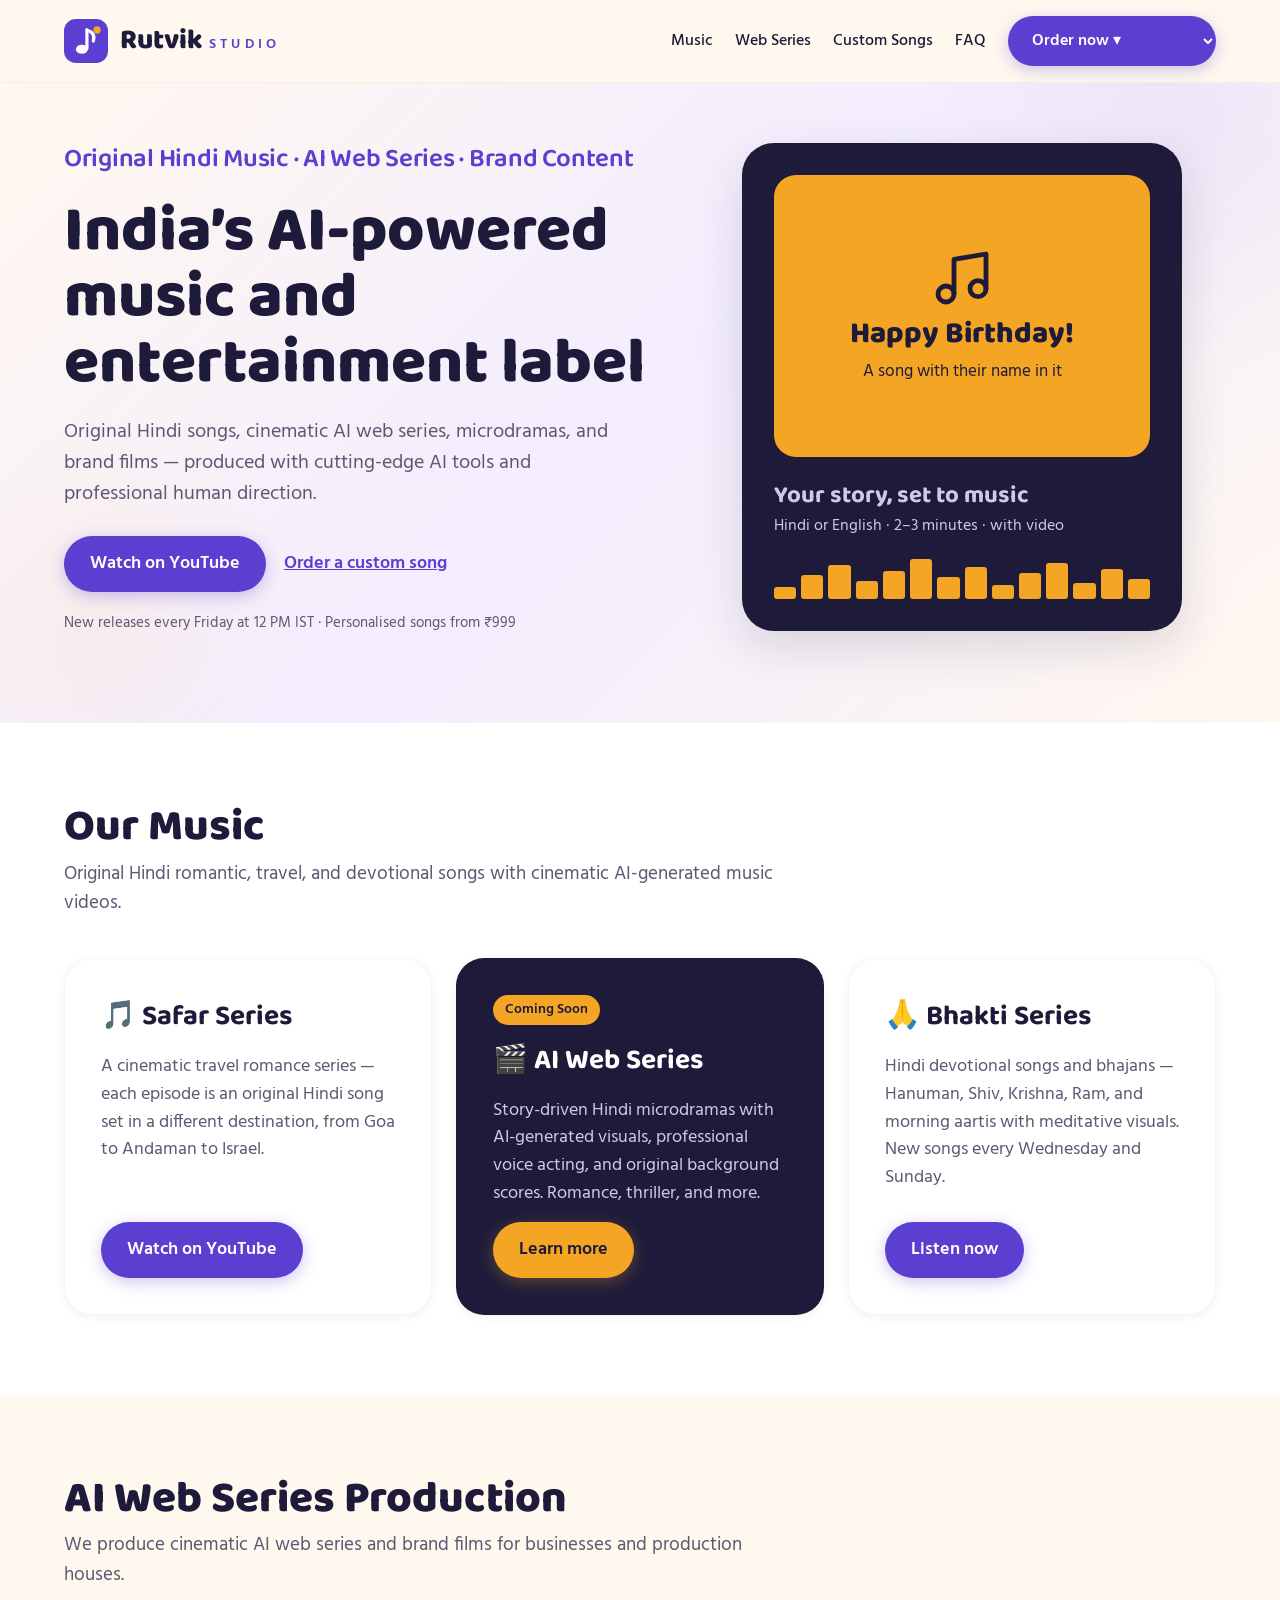
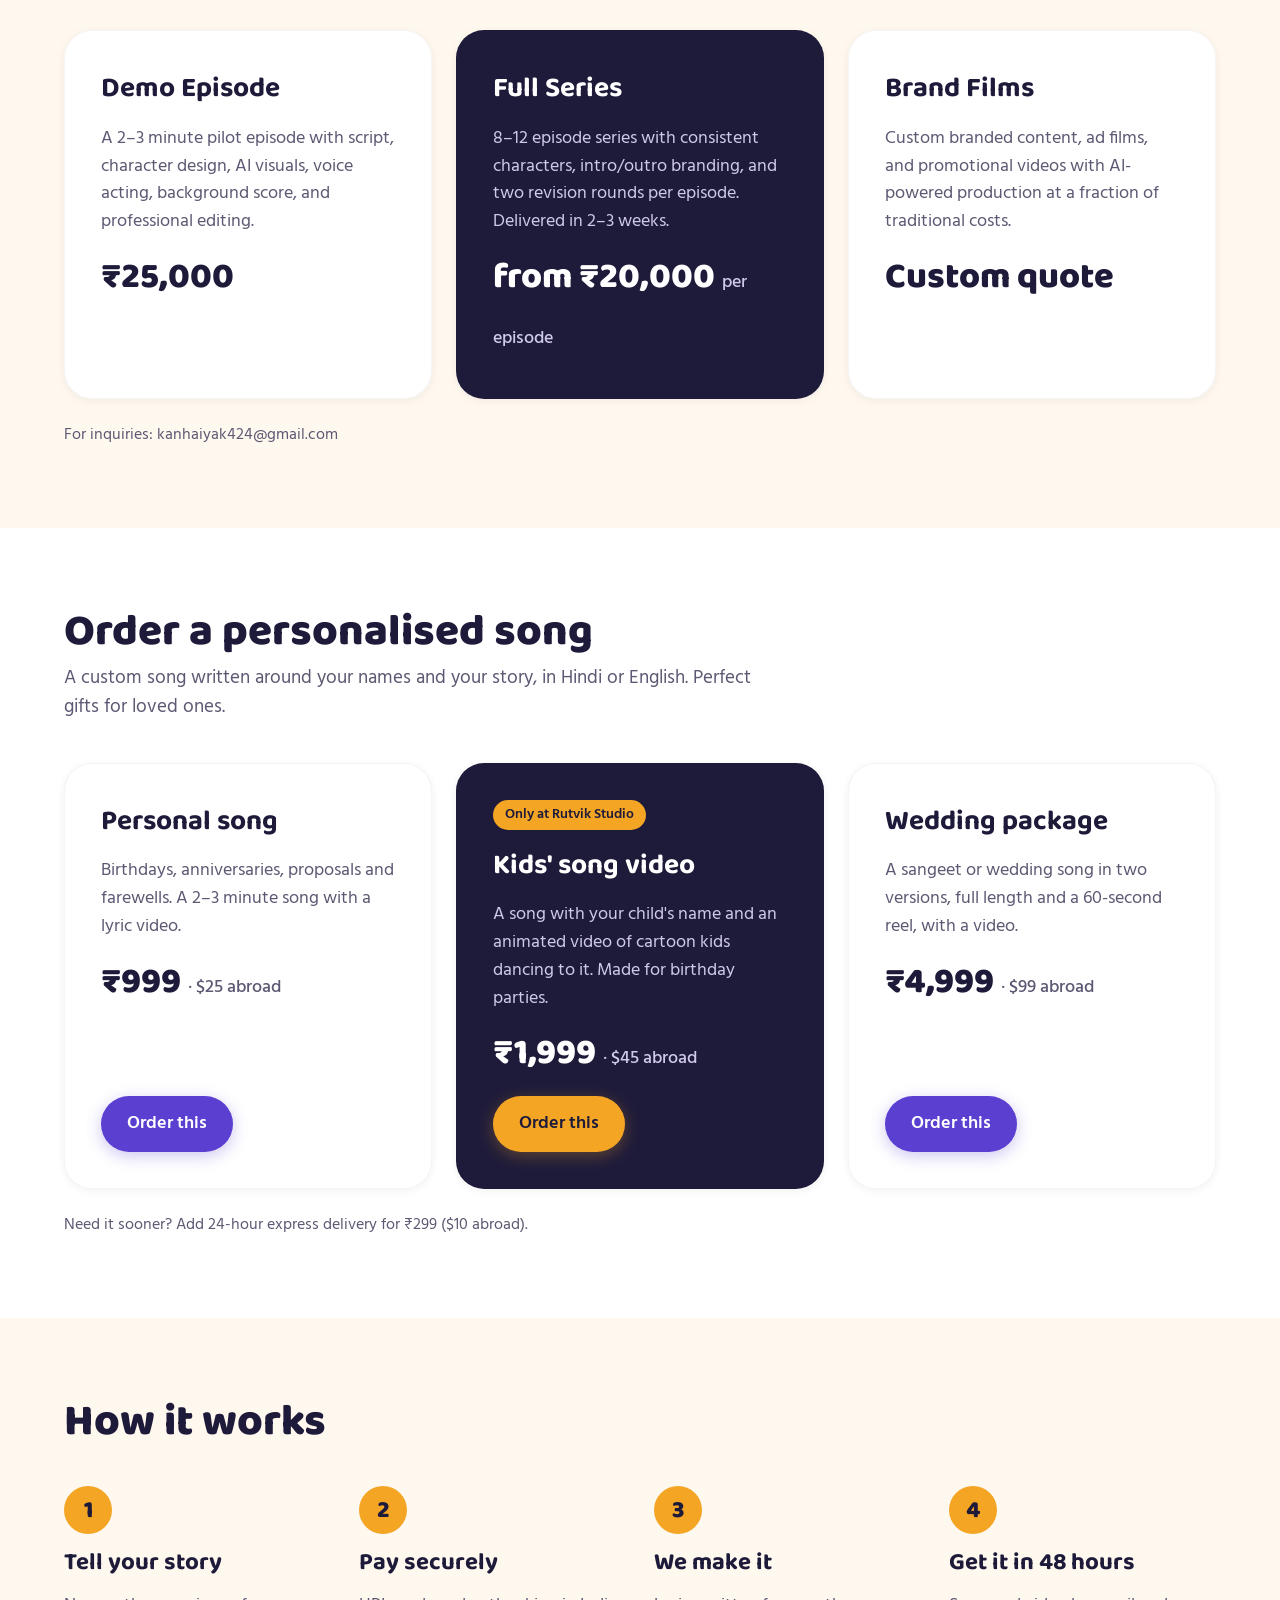
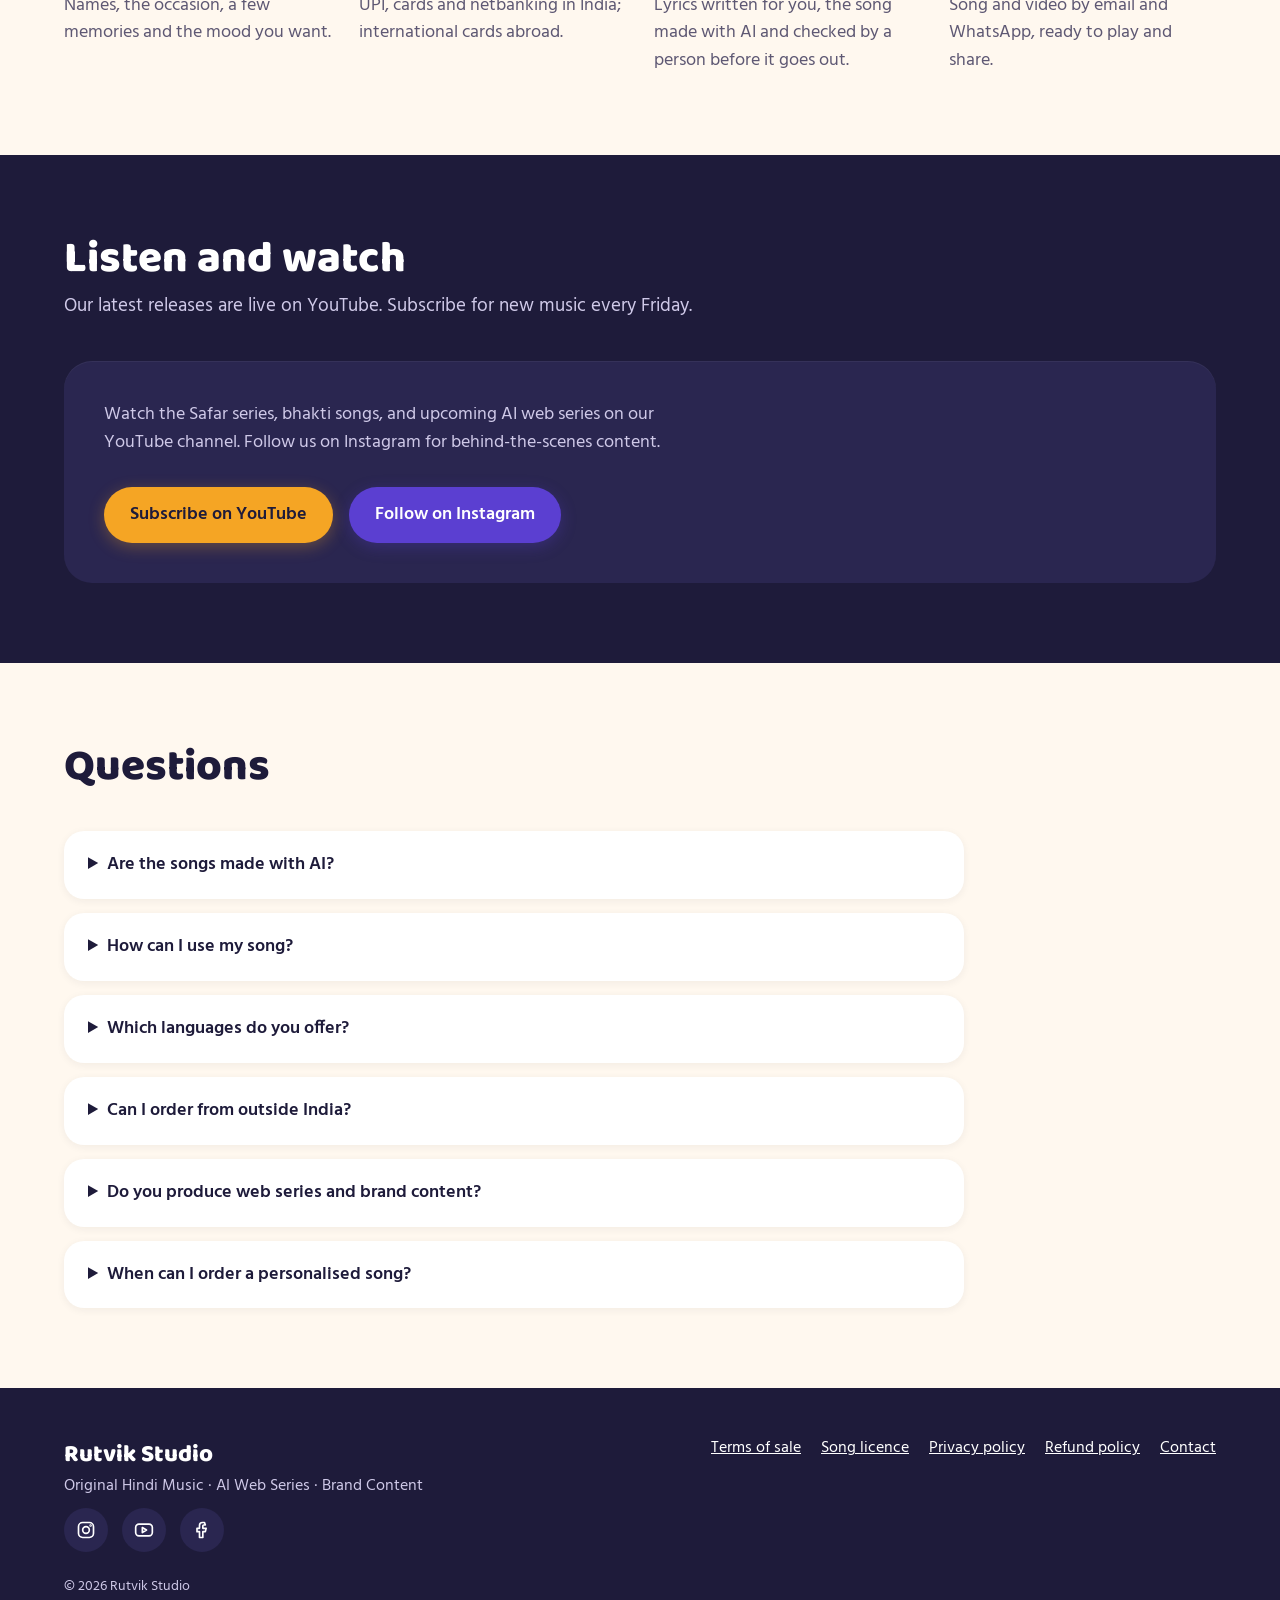
==== commit 577ee16d: "Update index.html" ====
--- a/index.html
+++ b/index.html
@@ -29,13 +29,11 @@
 <a href="#webseries">Web Series</a>
 <a href="#songs">Custom Songs</a>
 <a href="#faq">FAQ</a>
-<div class="nav-dropdown">
-<button class="btn btn-primary nav-dropdown-toggle" aria-expanded="false" aria-haspopup="true">Order now <svg width="12" height="12" viewBox="0 0 12 12" fill="none" stroke="currentColor" stroke-width="2" stroke-linecap="round" aria-hidden="true"><path d="M3 5l3 3 3-3"/></svg></button>
-<div class="nav-dropdown-menu">
-<a href="order.html">🎵 Order a Song</a>
-<a href="#webseries">🎬 Order Web Series</a>
-</div>
-</div>
+<select class="btn btn-primary nav-select" onchange="if(this.value){window.location.href=this.value;this.selectedIndex=0;}">
+<option value="" selected disabled>Order now ▾</option>
+<option value="order.html">🎵 Order a Song</option>
+<option value="#webseries">🎬 Order Web Series</option>
+</select>
 </nav>
 </div>
 </header>
@@ -223,17 +221,5 @@
 <p style="width: 100%; font-size: 14px">© 2026 Rutvik Studio</p>
 </div>
 </footer>
-<script>
-document.querySelectorAll('.nav-dropdown-toggle').forEach(btn => {
-  btn.addEventListener('click', e => {
-    e.stopPropagation();
-    const expanded = btn.getAttribute('aria-expanded') === 'true';
-    btn.setAttribute('aria-expanded', !expanded);
-  });
-});
-document.addEventListener('click', () => {
-  document.querySelectorAll('.nav-dropdown-toggle').forEach(b => b.setAttribute('aria-expanded', 'false'));
-});
-</script>
 </body>
   </html>
--- a/styles.css
+++ b/styles.css
@@ -1,13 +1,19 @@
 :root {
   --violet: #5B3FD1;
   --violet-dark: #3F2A9E;
+  --violet-glow: rgba(91, 63, 209, 0.15);
   --marigold: #F5A524;
+  --marigold-soft: rgba(245, 165, 36, 0.12);
   --ink: #1E1B3A;
   --cream: #FFF8EF;
   --muted: #5E5873;
   --muted-on-dark: #CFC9E8;
   --card-dark: #2A2650;
   --line: #E8DCCB;
+  --shadow-sm: 0 2px 8px rgba(30,27,58,0.06);
+  --shadow-md: 0 8px 32px rgba(30,27,58,0.10);
+  --shadow-lg: 0 16px 48px rgba(30,27,58,0.14);
+  --radius: 28px;
 }
 * { box-sizing: border-box; }
 html { scroll-behavior: smooth; }
@@ -29,32 +35,46 @@
 .skip:focus { left: 16px; top: 16px; background: #fff; padding: 8px 12px; z-index: 10; }
 
 /* header */
-.site-header .wrap { display: flex; flex-wrap: wrap; align-items: center; justify-content: space-between; gap: 16px; padding-top: 20px; padding-bottom: 20px; }
+.site-header { background: rgba(255,248,239,0.85); backdrop-filter: blur(12px); -webkit-backdrop-filter: blur(12px); position: sticky; top: 0; z-index: 50; border-bottom: 1px solid rgba(0,0,0,0.04); }
+.site-header .wrap { display: flex; flex-wrap: wrap; align-items: center; justify-content: space-between; gap: 16px; padding-top: 16px; padding-bottom: 16px; }
 .brand { display: flex; align-items: center; gap: 12px; text-decoration: none; color: var(--ink); }
 .brand-name { font-family: 'Baloo 2', sans-serif; font-size: 28px; font-weight: 800; line-height: 1; }
 .brand-name small { font-family: 'Hind', sans-serif; font-size: 14px; font-weight: 600; letter-spacing: 0.3em; color: var(--violet); }
 .nav { display: flex; flex-wrap: wrap; align-items: center; gap: 22px; font-size: 16px; font-weight: 500; }
-.nav a { color: var(--ink); text-decoration: none; }
+.nav a { color: var(--ink); text-decoration: none; transition: color 0.2s; }
 .nav a:hover { color: var(--violet); }
 
 /* buttons */
-.btn { display: inline-block; text-decoration: none; font-weight: 600; border-radius: 999px; padding: 14px 26px; border: 0; font: inherit; font-weight: 600; cursor: pointer; }
-.btn-primary { background: var(--violet); color: #fff; }
-.btn-primary:hover { background: var(--violet-dark); color: #fff; }
-.btn-gold { background: var(--marigold); color: var(--ink); }
-.btn-gold:hover { background: #E39410; color: var(--ink); }
+.btn { display: inline-block; text-decoration: none; font-weight: 600; border-radius: 999px; padding: 14px 26px; border: 0; font: inherit; font-weight: 600; cursor: pointer; transition: all 0.25s ease; }
+.btn-primary { background: var(--violet); color: #fff; box-shadow: 0 4px 16px rgba(91,63,209,0.3); }
+.btn-primary:hover { background: var(--violet-dark); color: #fff; box-shadow: 0 6px 24px rgba(91,63,209,0.4); transform: translateY(-1px); }
+.btn-gold { background: var(--marigold); color: var(--ink); box-shadow: 0 4px 16px rgba(245,165,36,0.3); }
+.btn-gold:hover { background: #E39410; color: var(--ink); box-shadow: 0 6px 24px rgba(245,165,36,0.4); transform: translateY(-1px); }
 .nav .btn { padding: 11px 20px; color: #fff; }
 
+/* nav dropdown */
+.nav-dropdown { position: relative; }
+.nav-dropdown-toggle { display: inline-flex; align-items: center; gap: 6px; }
+.nav-dropdown-toggle svg { transition: transform 0.2s; }
+.nav-dropdown-toggle[aria-expanded="true"] svg { transform: rotate(180deg); }
+.nav-dropdown-menu { position: absolute; top: calc(100% + 8px); right: 0; background: #fff; border-radius: 16px; box-shadow: var(--shadow-lg); padding: 8px; min-width: 220px; display: flex; flex-direction: column; gap: 2px; opacity: 0; visibility: hidden; transform: translateY(-8px); transition: all 0.2s ease; z-index: 100; }
+.nav-dropdown-toggle[aria-expanded="true"] + .nav-dropdown-menu { opacity: 1; visibility: visible; transform: translateY(0); }
+.nav-dropdown-menu a { display: flex; align-items: center; gap: 10px; padding: 12px 16px; border-radius: 10px; color: var(--ink); text-decoration: none; font-weight: 600; font-size: 15px; transition: background 0.15s; }
+.nav-dropdown-menu a:hover { background: var(--violet-glow); color: var(--violet); }
+
 /* hero */
-.hero .wrap { display: flex; flex-wrap: wrap; align-items: center; gap: 56px; padding-top: 48px; padding-bottom: 80px; }
+.hero { background: linear-gradient(135deg, var(--cream) 0%, #f3edff 50%, var(--cream) 100%); position: relative; overflow: hidden; }
+.hero::before { content: ''; position: absolute; top: -200px; right: -150px; width: 500px; height: 500px; background: radial-gradient(circle, rgba(91,63,209,0.06) 0%, transparent 70%); pointer-events: none; }
+.hero::after { content: ''; position: absolute; bottom: -100px; left: -100px; width: 400px; height: 400px; background: radial-gradient(circle, rgba(245,165,36,0.06) 0%, transparent 70%); pointer-events: none; }
+.hero .wrap { display: flex; flex-wrap: wrap; align-items: center; gap: 56px; padding-top: 56px; padding-bottom: 88px; position: relative; z-index: 1; }
 .hero-text { flex: 1 1 460px; min-width: 0; display: flex; flex-direction: column; gap: 20px; }
-.hero-tag { font-family: 'Baloo 2', sans-serif; font-size: 26px; font-weight: 600; color: var(--violet); }
+.hero-tag { font-family: 'Baloo 2', sans-serif; font-size: 26px; font-weight: 600; color: var(--violet); letter-spacing: -0.01em; }
 .hero h1 { font-size: clamp(40px, 6vw, 64px); line-height: 1.03; font-weight: 800; }
 .lead { font-size: 20px; color: var(--muted); max-width: 560px; }
 .hero-actions { display: flex; flex-wrap: wrap; align-items: center; gap: 18px; margin-top: 6px; }
 .small-print { font-size: 15px; color: var(--muted); }
 .hero-art { flex: 1 1 380px; min-width: 0; display: flex; justify-content: center; }
-.player { width: 100%; max-width: 440px; background: var(--ink); color: #fff; border-radius: 32px; padding: 32px; display: flex; flex-direction: column; gap: 20px; }
+.player { width: 100%; max-width: 440px; background: var(--ink); color: #fff; border-radius: 32px; padding: 32px; display: flex; flex-direction: column; gap: 20px; box-shadow: var(--shadow-lg); }
 .cover { background: var(--marigold); color: var(--ink); border-radius: 22px; aspect-ratio: 4 / 3; display: flex; flex-direction: column; align-items: center; justify-content: center; gap: 8px; text-align: center; padding: 16px; }
 .cover .display { font-size: 30px; font-weight: 800; line-height: 1.1; }
 .cover p { font-size: 17px; }
@@ -64,7 +84,7 @@
 .wave span { flex: 1; background: var(--marigold); border-radius: 3px; }
 
 /* sections */
-section { scroll-margin-top: 16px; }
+section { scroll-margin-top: 72px; }
 .section { padding: 80px 0; }
 .section-head { display: flex; flex-direction: column; gap: 8px; max-width: 720px; margin-bottom: 40px; }
 .section-head h2 { font-size: clamp(32px, 4vw, 44px); line-height: 1.1; font-weight: 800; }
@@ -74,13 +94,14 @@
 .bg-ink .section-head p { color: var(--muted-on-dark); }
 
 .cards { display: flex; flex-wrap: wrap; gap: 24px; }
-.card { flex: 1 1 300px; min-width: 0; background: var(--cream); border-radius: 28px; padding: 32px; display: flex; flex-direction: column; gap: 14px; }
+.card { flex: 1 1 300px; min-width: 0; background: #fff; border-radius: var(--radius); padding: 36px; display: flex; flex-direction: column; gap: 14px; box-shadow: var(--shadow-sm); transition: box-shadow 0.3s ease, transform 0.3s ease; border: 1px solid rgba(0,0,0,0.04); }
+.card:hover { box-shadow: var(--shadow-md); transform: translateY(-4px); }
 .card h3 { font-size: 28px; font-weight: 700; }
 .card p { color: var(--muted); }
 .price { font-family: 'Baloo 2', sans-serif; font-size: 36px; font-weight: 800; color: var(--ink) !important; }
 .price span { font-family: 'Hind', sans-serif; font-size: 18px; font-weight: 500; color: var(--muted); }
 .card .btn { margin-top: auto; align-self: flex-start; }
-.card-dark { background: var(--ink); color: #fff; }
+.card-dark { background: var(--ink); color: #fff; border-color: transparent; }
 .card-dark p { color: var(--muted-on-dark); }
 .card-dark .price { color: #fff !important; }
 .card-dark .price span { color: var(--muted-on-dark); }
@@ -93,12 +114,15 @@
 .steps h3 { font-size: 24px; font-weight: 700; }
 .steps p { color: var(--muted); }
 
-.samples-box { background: var(--card-dark); border-radius: 28px; padding: 36px; display: flex; flex-wrap: wrap; align-items: center; justify-content: space-between; gap: 24px; }
+.samples-box { background: var(--card-dark); border-radius: var(--radius); padding: 40px; display: flex; flex-wrap: wrap; align-items: center; justify-content: space-between; gap: 24px; box-shadow: inset 0 1px 0 rgba(255,255,255,0.05); }
 .samples-box p { color: var(--muted-on-dark); max-width: 620px; }
 
 .faq { max-width: 900px; display: flex; flex-direction: column; gap: 14px; }
-.faq details { background: #fff; border-radius: 20px; padding: 20px 24px; }
-.faq summary { font-weight: 600; cursor: pointer; }
+.faq details { background: #fff; border-radius: 20px; padding: 20px 24px; box-shadow: var(--shadow-sm); transition: box-shadow 0.2s; }
+.faq details:hover { box-shadow: var(--shadow-md); }
+.faq details[open] { box-shadow: var(--shadow-md); }
+.faq summary { font-weight: 600; cursor: pointer; transition: color 0.2s; }
+.faq summary:hover { color: var(--violet); }
 .faq details p { margin-top: 12px; color: var(--muted); }
 
 /* order page */
@@ -146,4 +170,4 @@
   .nav { gap: 14px; }
   .section { padding: 56px 0; }
   .hero .wrap { padding-top: 24px; padding-bottom: 56px; gap: 36px; }
-}
+            }
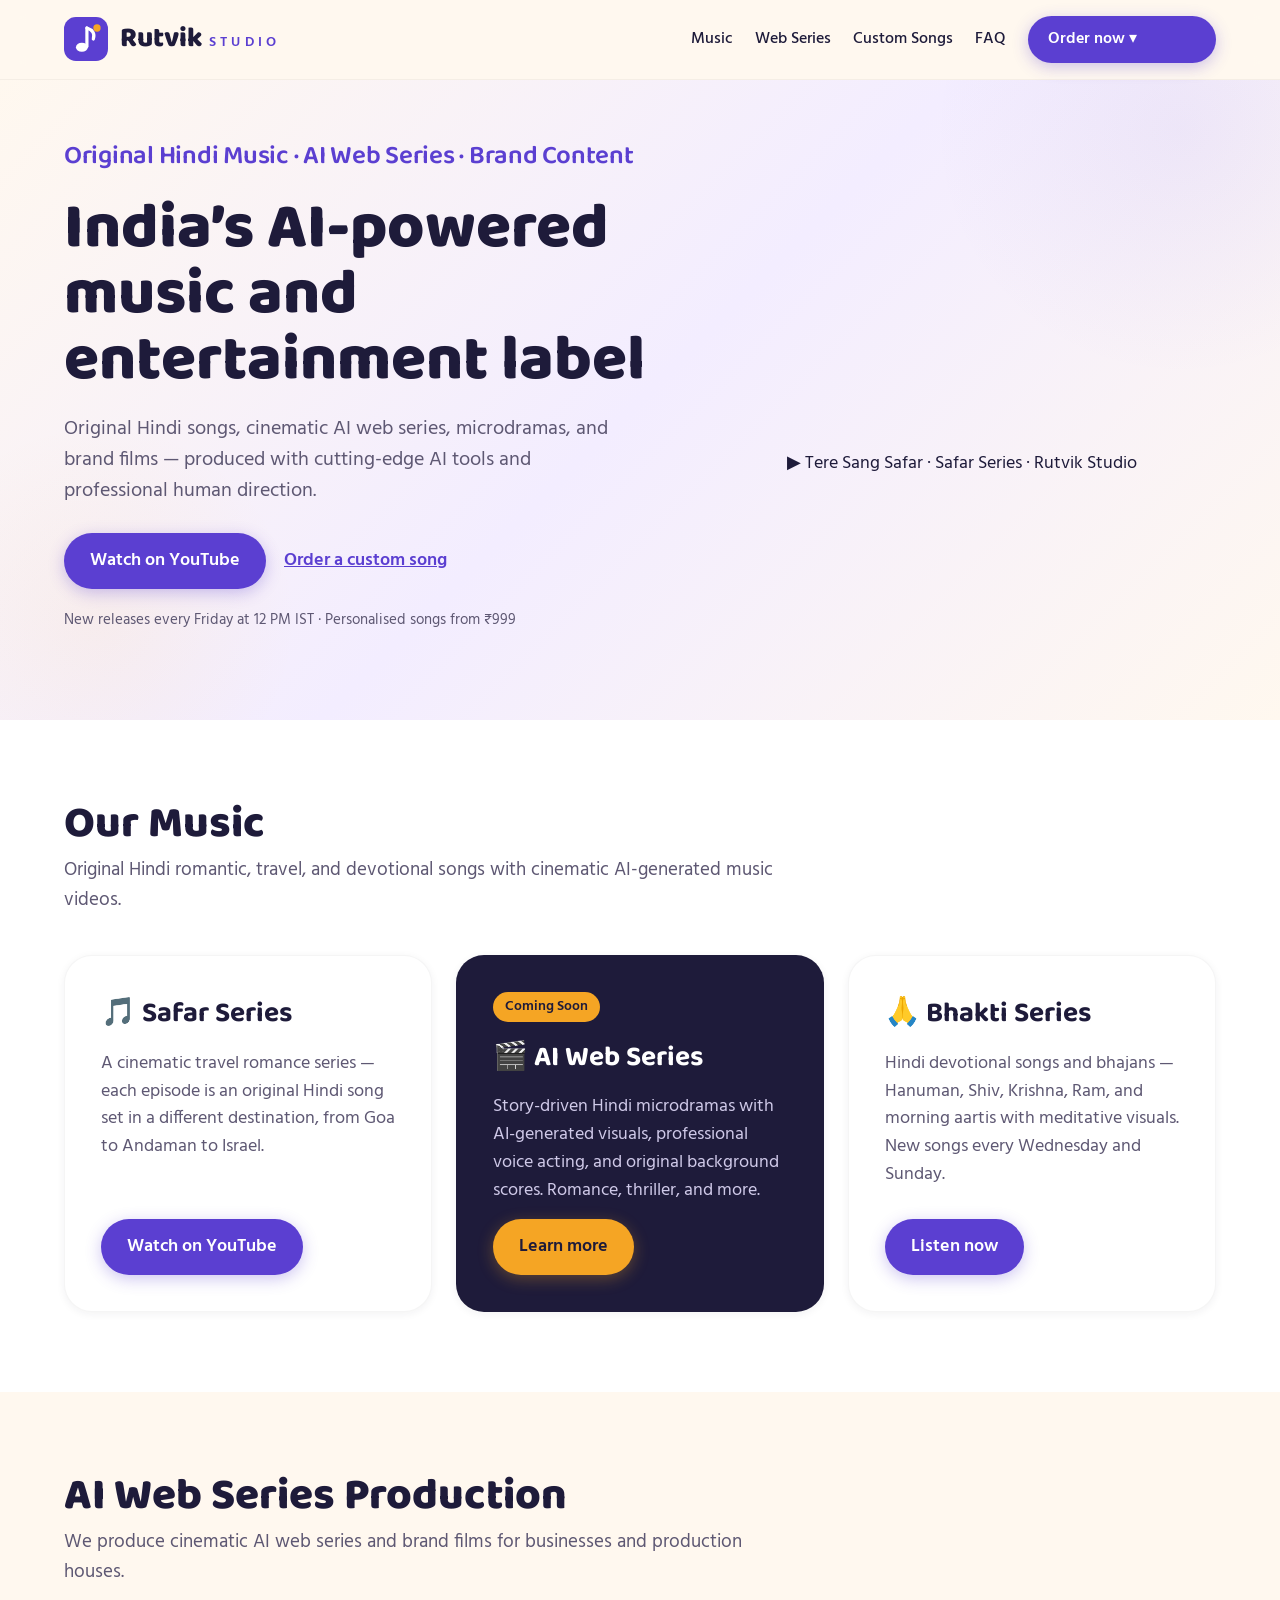
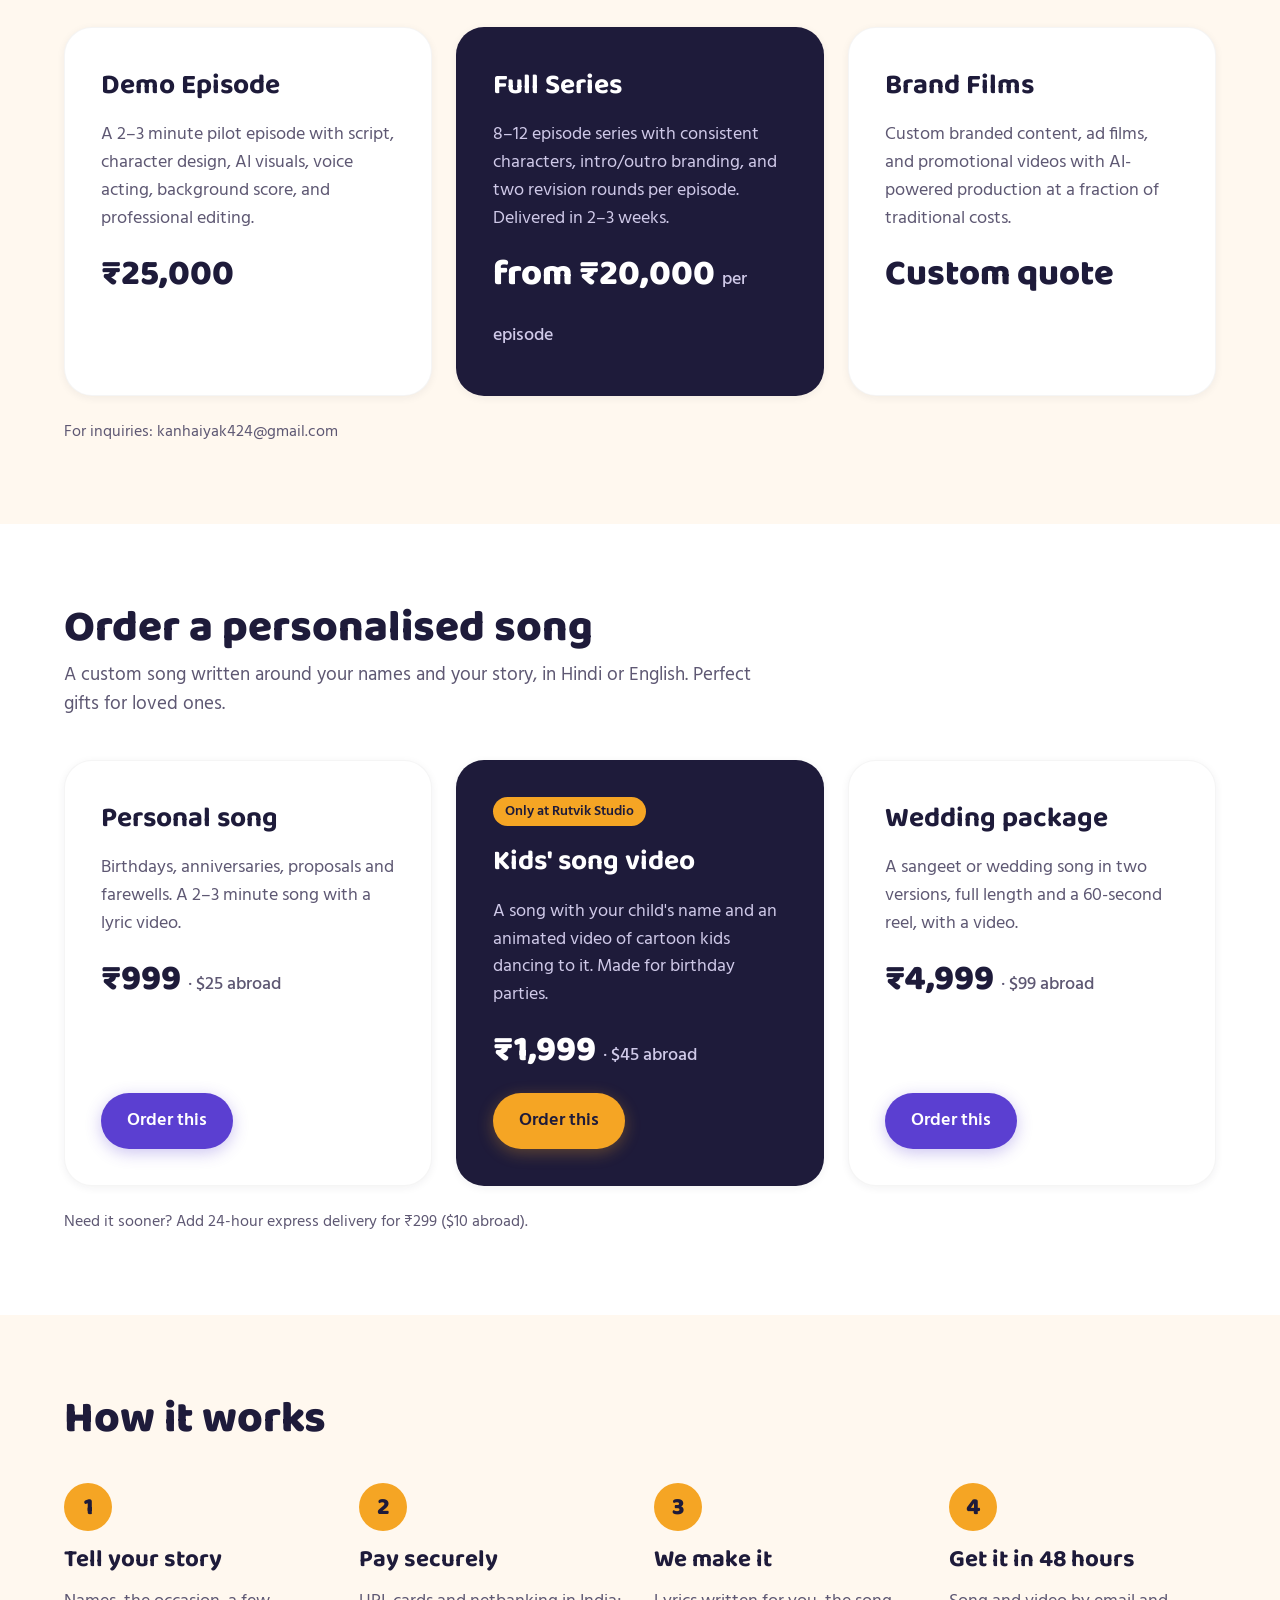
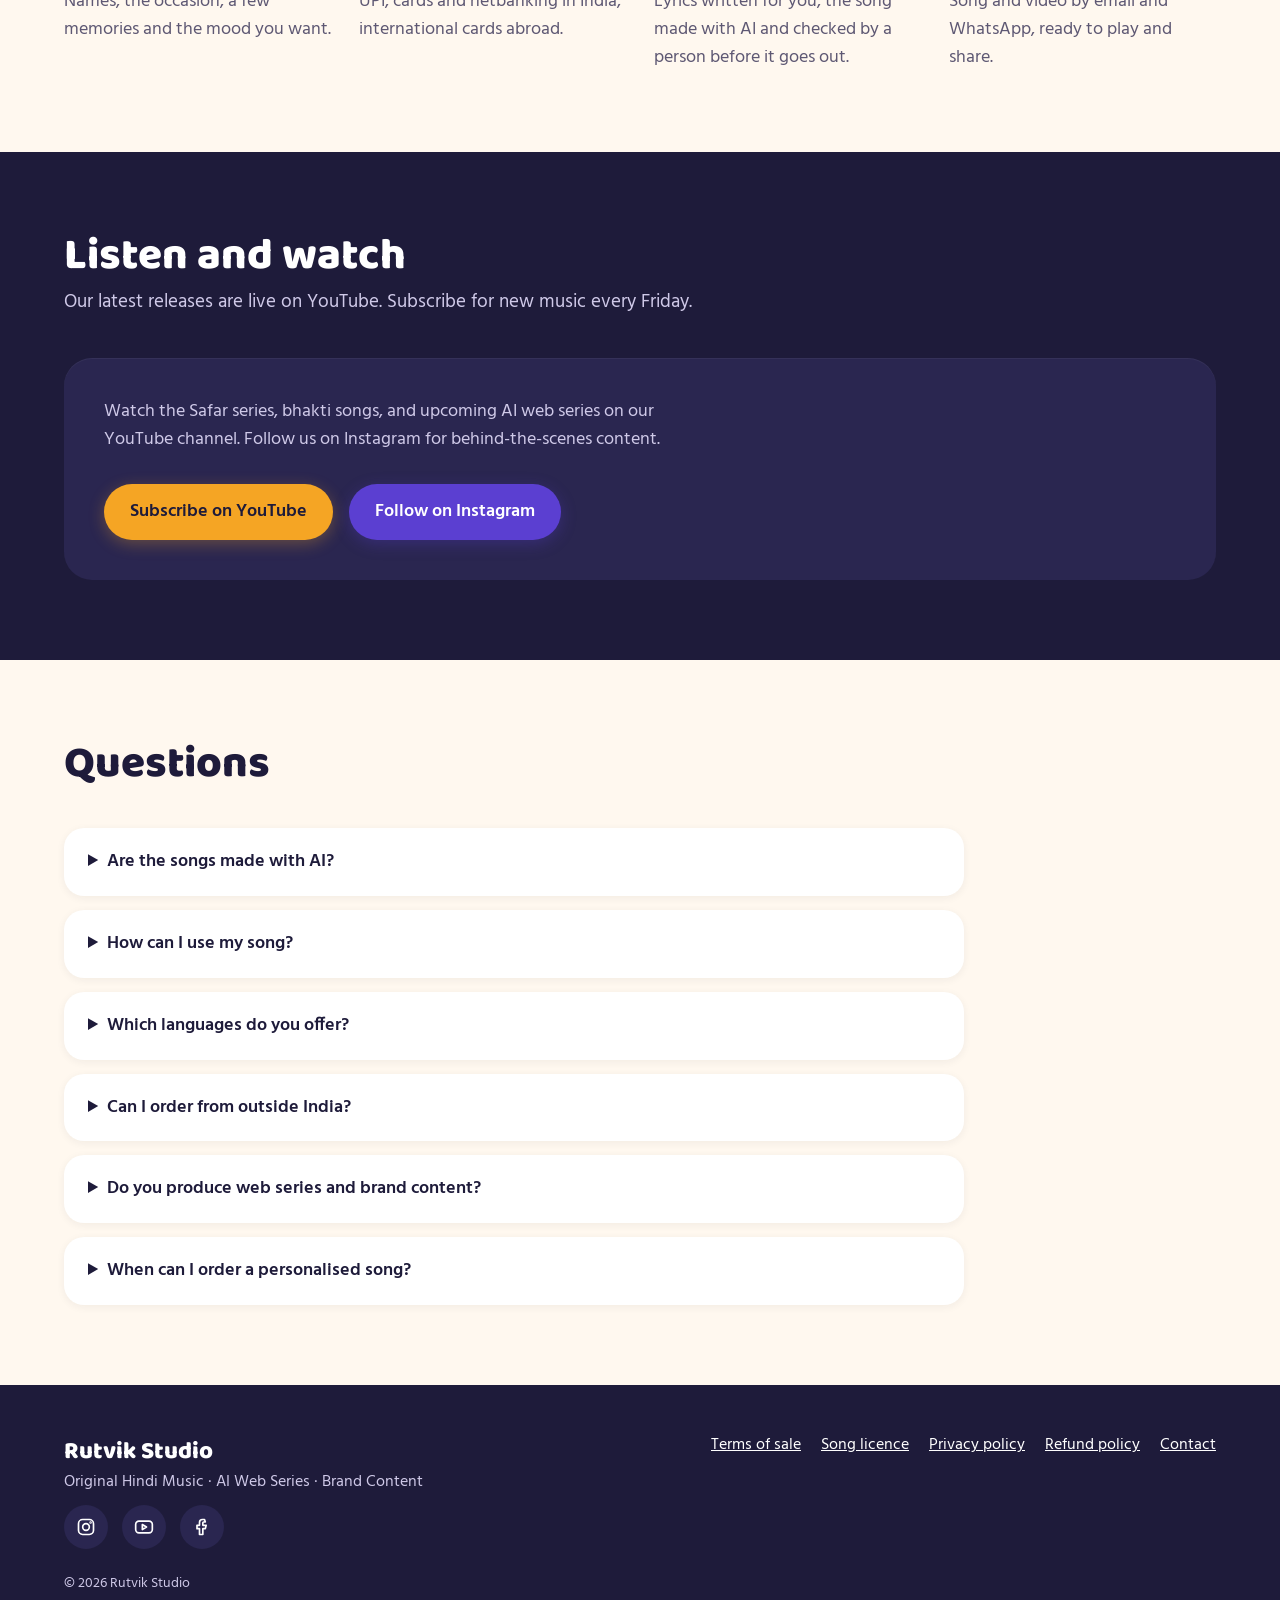
==== commit 935a2d29: "Update index.html" ====
--- a/index.html
+++ b/index.html
@@ -30,7 +30,7 @@
 <a href="#songs">Custom Songs</a>
 <a href="#faq">FAQ</a>
 <select class="btn btn-primary nav-select" onchange="if(this.value){window.location.href=this.value;this.selectedIndex=0;}">
-<option value="" selected disabled>Order now ▾</option>
+<option value="" selected disabled hidden>Order now ▾</option>
 <option value="order.html">🎵 Order a Song</option>
 <option value="#webseries">🎬 Order Web Series</option>
 </select>
@@ -53,19 +53,9 @@
 <p class="small-print">New releases every Friday at 12 PM IST · Personalised songs from ₹999</p>
 </div>
 <div class="hero-art">
-<div class="player">
-<div class="cover">
-<svg width="64" height="64" viewBox="0 0 24 24" fill="none" stroke="#1E1B3A" stroke-width="1.8" stroke-linecap="round" stroke-linejoin="round" aria-hidden="true"><path d="M9 18V5l12-2v13"></path><circle cx="6" cy="18" r="3"></circle><circle cx="18" cy="16" r="3"></circle></svg>
-<p class="display">Happy Birthday!</p>
-<p>A song with their name in it</p>
-</div>
-<div class="player-meta">
-<p class="display">Your story, set to music</p>
-<p>Hindi or English · 2–3 minutes · with video</p>
-</div>
-<div class="wave" aria-hidden="true">
-<span style="height: 30%"></span><span style="height: 60%"></span><span style="height: 85%"></span><span style="height: 45%"></span><span style="height: 70%"></span><span style="height: 100%"></span><span style="height: 55%"></span><span style="height: 80%"></span><span style="height: 35%"></span><span style="height: 65%"></span><span style="height: 90%"></span><span style="height: 40%"></span><span style="height: 75%"></span><span style="height: 50%"></span>
-</div>
+<div class="hero-video">
+<iframe src="https://www.youtube.com/embed/Z_-P3aHwS3w?autoplay=1&mute=1&loop=1&playlist=Z_-P3aHwS3w&rel=0" title="Tere Sang Safar — Rutvik Studio" frameborder="0" allow="accelerometer; autoplay; clipboard-write; encrypted-media; gyroscope; picture-in-picture" allowfullscreen loading="lazy"></iframe>
+<p class="video-caption">▶ Tere Sang Safar · Safar Series · Rutvik Studio</p>
 </div>
 </div>
 </div>
@@ -222,4 +212,4 @@
 </div>
 </footer>
 </body>
-  </html>
+</html>
--- a/styles.css
+++ b/styles.css
@@ -52,15 +52,9 @@
 .btn-gold:hover { background: #E39410; color: var(--ink); box-shadow: 0 6px 24px rgba(245,165,36,0.4); transform: translateY(-1px); }
 .nav .btn { padding: 11px 20px; color: #fff; }
 
-/* nav dropdown */
-.nav-dropdown { position: relative; }
-.nav-dropdown-toggle { display: inline-flex; align-items: center; gap: 6px; }
-.nav-dropdown-toggle svg { transition: transform 0.2s; }
-.nav-dropdown-toggle[aria-expanded="true"] svg { transform: rotate(180deg); }
-.nav-dropdown-menu { position: absolute; top: calc(100% + 8px); right: 0; background: #fff; border-radius: 16px; box-shadow: var(--shadow-lg); padding: 8px; min-width: 220px; display: flex; flex-direction: column; gap: 2px; opacity: 0; visibility: hidden; transform: translateY(-8px); transition: all 0.2s ease; z-index: 100; }
-.nav-dropdown-toggle[aria-expanded="true"] + .nav-dropdown-menu { opacity: 1; visibility: visible; transform: translateY(0); }
-.nav-dropdown-menu a { display: flex; align-items: center; gap: 10px; padding: 12px 16px; border-radius: 10px; color: var(--ink); text-decoration: none; font-weight: 600; font-size: 15px; transition: background 0.15s; }
-.nav-dropdown-menu a:hover { background: var(--violet-glow); color: var(--violet); }
+/* nav select picklist */
+.nav-select { appearance: none; -webkit-appearance: none; -moz-appearance: none; padding: 11px 20px; color: #fff; font-size: 16px; font-weight: 600; cursor: pointer; }
+.nav-select option { background: #fff; color: var(--ink); font-size: 15px; padding: 8px; }
 
 /* hero */
 .hero { background: linear-gradient(135deg, var(--cream) 0%, #f3edff 50%, var(--cream) 100%); position: relative; overflow: hidden; }
@@ -170,4 +164,4 @@
   .nav { gap: 14px; }
   .section { padding: 56px 0; }
   .hero .wrap { padding-top: 24px; padding-bottom: 56px; gap: 36px; }
-            }
+}
